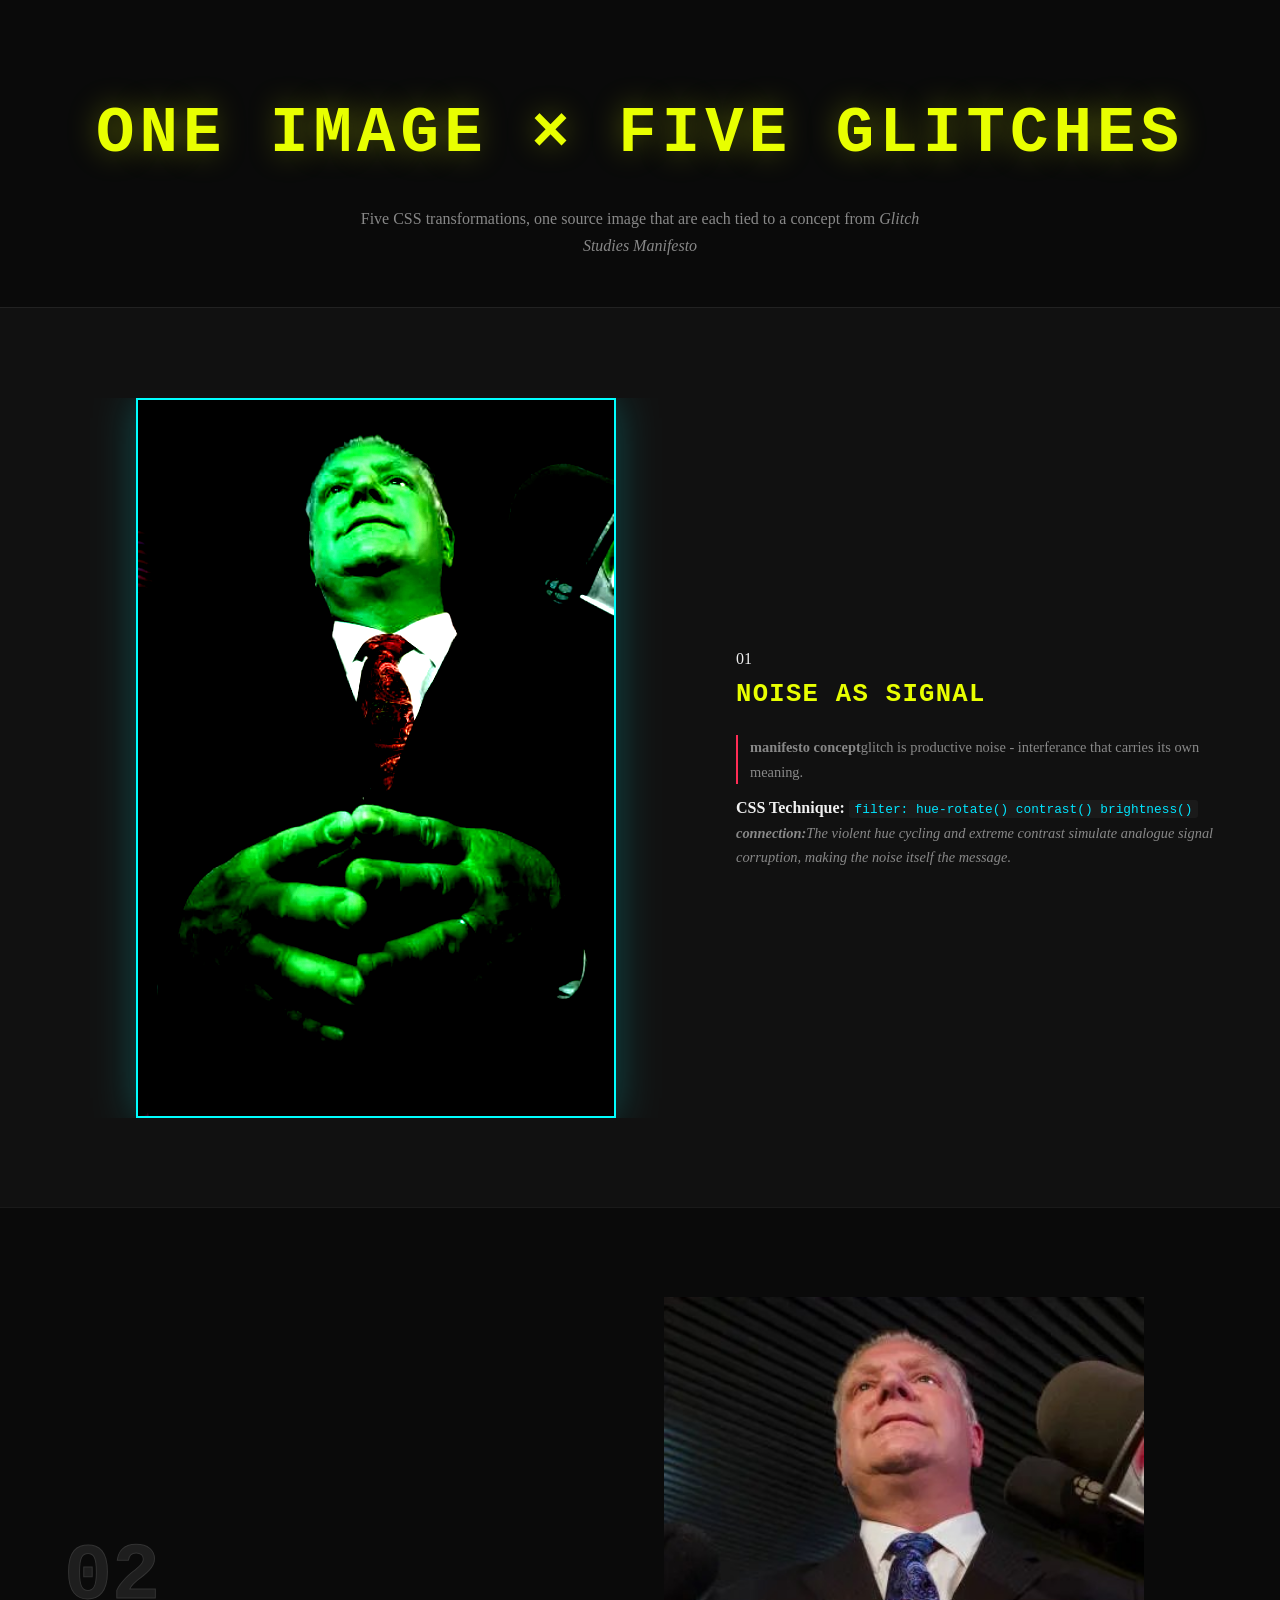
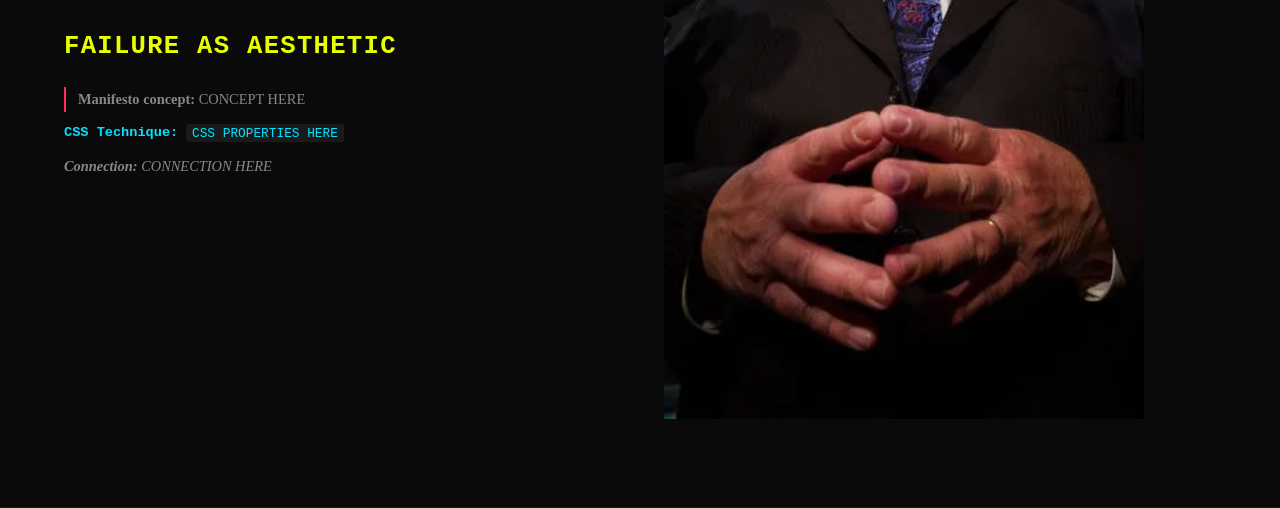
==== index.html @ 4ccdac21 "HTML transformation 2" ====
<!DOCTYPE html>
  <html lang="en">
    <head>
        <meta charset="UTF-8">
        <meta name="viewport" content="width=device-width, initial-scale=1.0">
        <title>A2 - One Image x5</title>
        <!-- NOTE! We've added this here for week 2! -->
      <link rel="stylesheet" href="style.css">
    </head>

      <body>

<header id="page-header">
        <h1>One Image &times; Five Glitches</h1>
<p class="subtitle">Five CSS transformations, one source image that are each tied to a concept from <em>Glitch Studies Manifesto</em></p>
      </header>

      <!-- 
      TRANSFORMATION 1: Noise as signal
      Glitch studies concept: glitch is a productive noise -
      interface that carries its own meaning.
      CSS technique: hue-rotate + contrast + brightness filters
      Connection: The wild color shifts simulate signal
      distortion, making the noise the visual subject itself.
      -->

      <section class="transformation" id="transformation-1">
      <div class="label-block">
        <span class="transformation-number">01</span>
      <h2 class="transform-title">Noise as Signal</h2>
      <p class="manifesto-concept"><strong>manifesto concept</strong>glitch is productive noise - interferance that carries its own meaning.</p>
      <p class="ccs-technique"><strong>CSS Technique:</strong> <code>filter: hue-rotate() contrast() brightness()</code></p>
      <p class="connection"><strong>connection:</strong>The violent hue cycling and extreme contrast simulate analogue signal corruption, making the noise itself the message.</p>
      </div>
      <div class="image-wrapper">
        <img class="glitch-img noise-signal" src="Images/image.jpg" alt="source image - noise as signal transformation">
      </div>
    </section>

    <!-- TRANSFORMATION 2: Failure as aesthetic -->
<section class="transformation" id="transformation-2">
  <div class="label-block">
    <span class="transform-number">02</span>
    <h2 class="transform-title">Failure as Aesthetic</h2>
    <p class="manifesto-concept"><strong>Manifesto concept:</strong> CONCEPT HERE</p>
    <p class="css-technique"><strong>CSS Technique:</strong> <code>CSS PROPERTIES HERE</code></p>
    <p class="connection"><strong>Connection:</strong> CONNECTION HERE</p>
  </div>
  <div class="image-wrapper">
    <img class="glitch-img failure-aesthetic" src="Images/image.jpg" alt="Source image — Failure as Aesthetic transformation" />
  </div>
</section>

  </body>

</html>
---- style.css ----
/*
Style.css - A2: One Image x5
Project structure: index.html, style.css, images/image.png
*/

/* specifications of CSS file */

:root {
  --bg: #0a0a0a;
  --surface: #111111;
  --accent: #e8ff00;
  --accent2: #ff2d55;
  --accent3: #00e5ff;
  --text-primary: #f0f0f0;
  --text-muted: #888888;
  --font-display: 'courier new', monospace;
  --font-body: Georgia, 'times new roman', serif;
  --img-max: 480px;
}

*, *::before, *::after {
  box-sizing: border-box;
  margin: 0;
  padding: 0;
}

html {
    scroll-behavior: smooth;
}

body {
  background-color: var(--bg);
  color: var(--text-primary);
  font-family: var(--font-body);
  font-size: 1rem;
  line-height: 1.7;
  overflow-x: hidden;
}

/* Added all of my base CSS styles such as color, font, size, etc. */

/*
ID: page-header - top hero area
*/
#page-header {
    padding: 5rem 2rem 3rem;
    text-align: center;
    border-bottom: 1px solid #222;
}

#page-header h1 {
    font-family: var(--font-display);
    font-size: clamp(2rem, 6vw, 4rem);
    letter-spacing: 0.08em;
    text-transform: uppercase;
    color: var(--accent);
    text-shadow: 0 0 30px rgba(232, 255, 0, 0.35);
}

#page-header .subtitle {
    font-size: 1rem;
    color: var(--text-muted);
    margin-top: 1rem;
    max-width: 560px;
    margin-left: auto;
    margin-right: auto;
}

/*
Class: transformation - each section wrapper
*/
.transformation {
    display: flex;
    flex-wrap: wrap;
    align-items: center;
    gap: 3rem;
    padding: 5rem 4rem;
    border-bottom: 1px solid #1a1a1a;
    min-height: 100vh;
}

.transformation:nth-child(odd) {
    flex-direction: row;
}

.transformation:nth-child(even) {
    flex-direction: row-reverse;
    background-color: var(--surface);
}

/*
Class: label-block - text description side
*/
.label-block {
    flex: 1 1 300px;
    max-width: 480px;
}

.transform-number {
    font-family: var(--font-display);
    font-size: 5rem;
    font-weight: bold;
    color: #1e1e1e;
    display: block;
    line-height: 1;
    margin-bottom: 0.5rem;
    -webkit-text-stroke: 1px #333;
}

/*
class: transform-title - heading for each transformation
*/
.transform-title {
    font-family: var(--font-display);
    font-size: 1.6rem;
    text-transform: uppercase;
    letter-spacing: 0.05em;
    color: var(--accent);
    margin-bottom: 1.2rem;
}

/* class: manifesto-concept - links to glitch studies reading */
.manifesto-concept {
    font-size: 0.9rem;
    color: var(--text-muted);
    margin-bottom: 0.6rem;
    border-left: 2px solid var(--accent2);
    padding-left: 0.75rem;
}

/* class: css-technique - names of css properties used */
.css-technique {
    font-size: 0.85rem;
    color: var(--accent3);
    margin-bottom: 0.6rem;
    font-family: var(--font-display);
}

/* class: connection - explains how css ties into the concept */
.connection {
    font-size: 0.9rem;
    color: var(--text-muted);
    font-style: italic;
}

code {
    background: #1a1a1a;
    padding: 0.1rem 0.35rem;
    border-radius: 3px;
    font-family: var(--font-display);
    font-size: 0.8rem;
    color: var(--accent3);
}

/*
Class: image-wrapper - contains transformed image
*/
.image-wrapper {
    flex: 1 1 300px;
    display: flex;
    justify-content: center;
    align-items: center;
    overflow: hidden;
}

/*
class: glitch-img - base style for all transformed images
*/
.glitch-img {
    display: block;
    width: 100%;
    max-width: var(--img-max);
    height: auto;
    transition: transform 0.4s ease, filter 0.4s ease;
}

/* Transformation 1: noise as signal 
CSS properties: hue rotate, contrast, brightness
concept: interferance as a productive signal
*/

.noise-signal {
    filter: hue-rotate(120deg) contrast(2.2) brightness(1.4);
    border: 2px solid var(--accent);
    box-shadow: 0 0 40px rgba(232, 255, 0, 0.25)
}
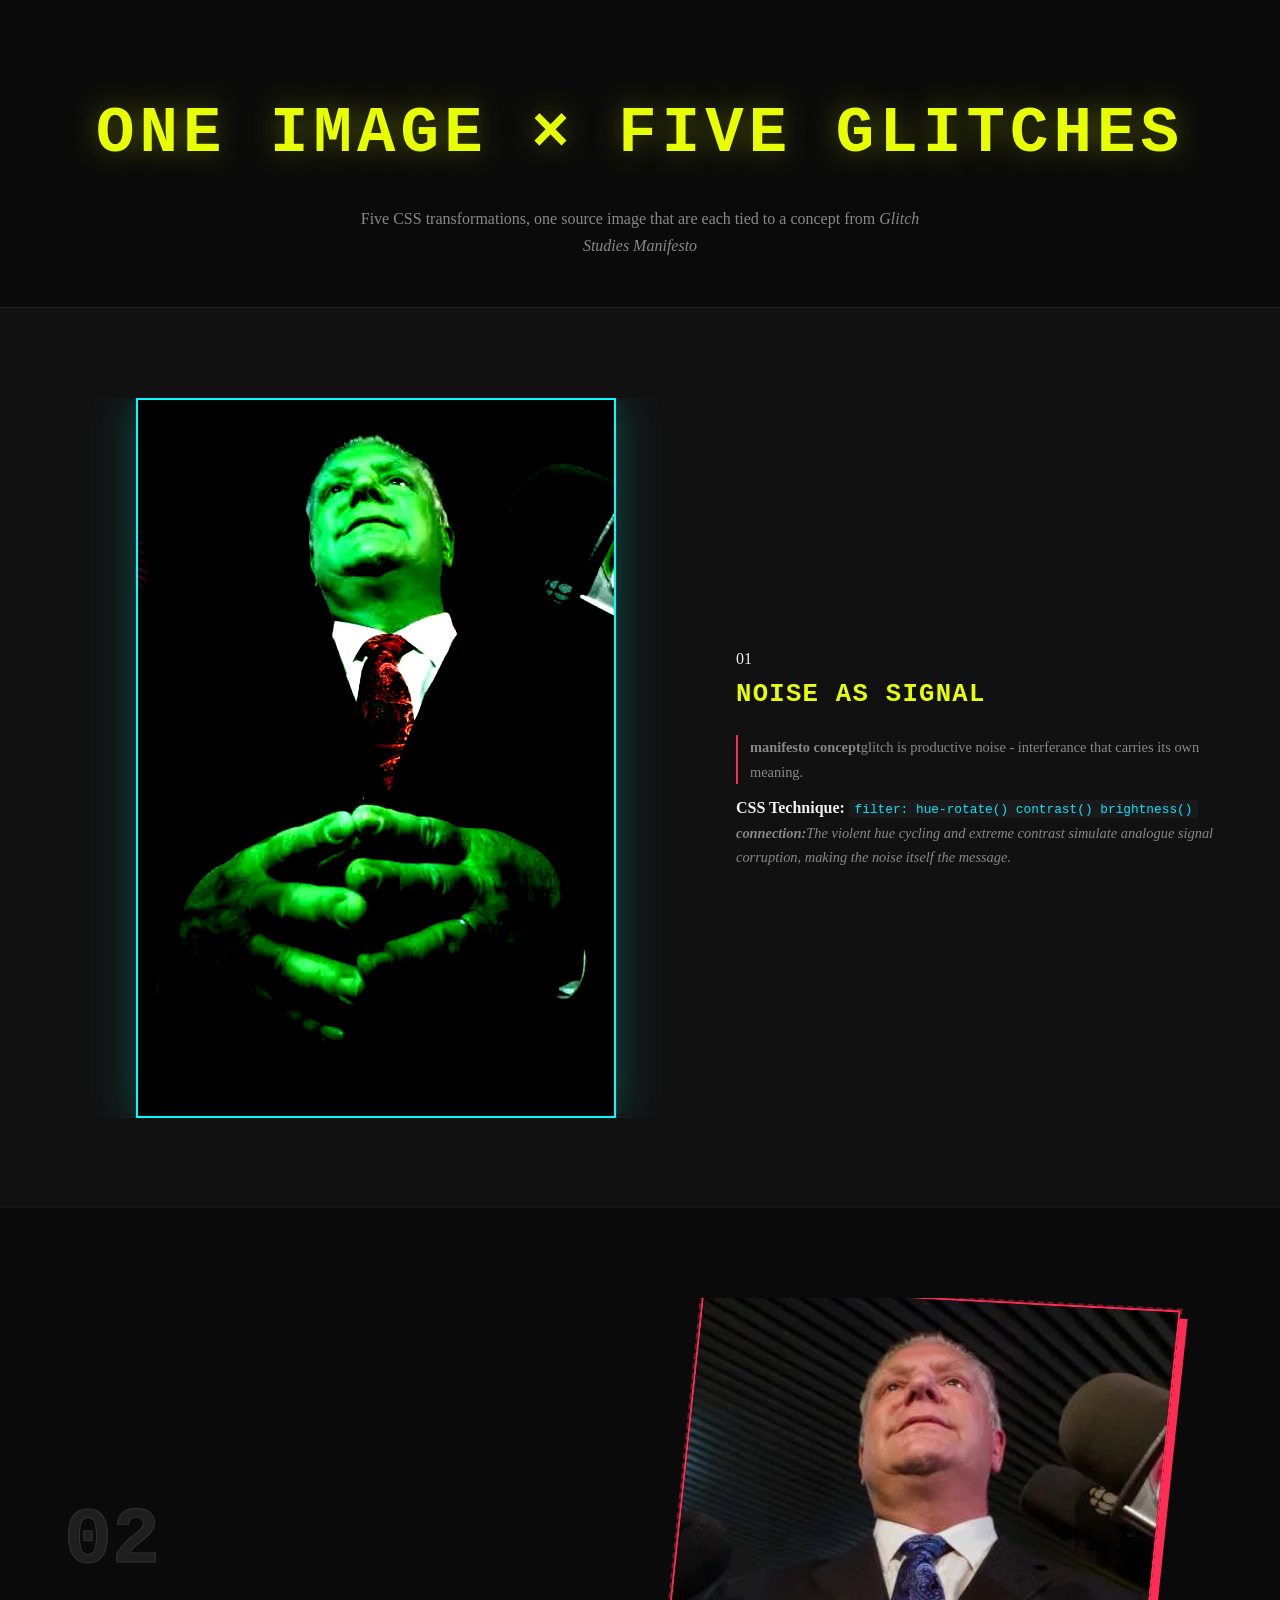
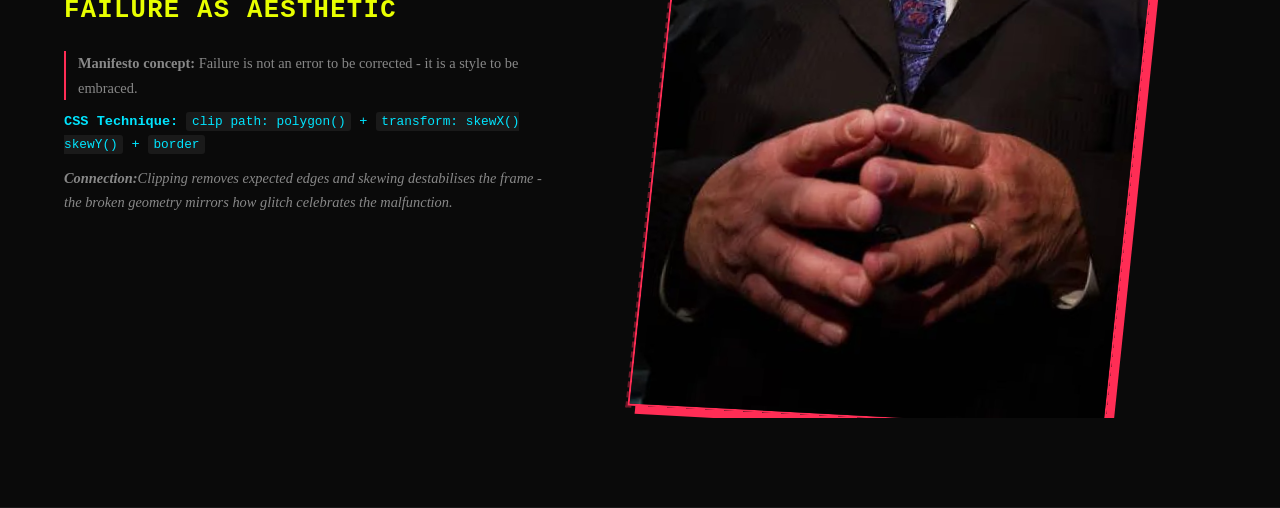
==== commit 795467ec: "Added tranformation 2 to style.CSS" ====
--- a/index.html
+++ b/index.html
@@ -42,9 +42,9 @@
   <div class="label-block">
     <span class="transform-number">02</span>
     <h2 class="transform-title">Failure as Aesthetic</h2>
-    <p class="manifesto-concept"><strong>Manifesto concept:</strong> CONCEPT HERE</p>
-    <p class="css-technique"><strong>CSS Technique:</strong> <code>CSS PROPERTIES HERE</code></p>
-    <p class="connection"><strong>Connection:</strong> CONNECTION HERE</p>
+    <p class="manifesto-concept"><strong>Manifesto concept:</strong> Failure is not an error to be corrected - it is a style to be embraced.</p>
+    <p class="css-technique"><strong>CSS Technique:</strong> <code>clip path: polygon()</code> + <code> transform: skewX() skewY()</code> + <code>border</code></p>
+    <p class="connection"><strong>Connection:</strong>Clipping removes expected edges and skewing destabilises the frame - the broken geometry mirrors how glitch celebrates the malfunction.</p>
   </div>
   <div class="image-wrapper">
     <img class="glitch-img failure-aesthetic" src="Images/image.jpg" alt="Source image — Failure as Aesthetic transformation" />
--- a/style.css
+++ b/style.css
@@ -185,3 +185,15 @@
     box-shadow: 0 0 40px rgba(232, 255, 0, 0.25)
 }
 
+  /* Transformation 2: Failure as asthetic
+  CSS properties: clip-path, skewX, skew Y, border
+  Concept:Embracing the malfunction as a style
+*/
+.failure-aesthetic {
+    clip-path: polygon(0 8%, 92%% 0, 100% 88%, 6% 100%);
+    transform: skewX(-6deg) skewY(3deg);
+    border: 2px solid var(--accent2);
+    outline: 2px dashed #ff2d5566;
+    box-shadow: 8px 8px 0 var(--accent2);
+    outline offset 10 px;
+}
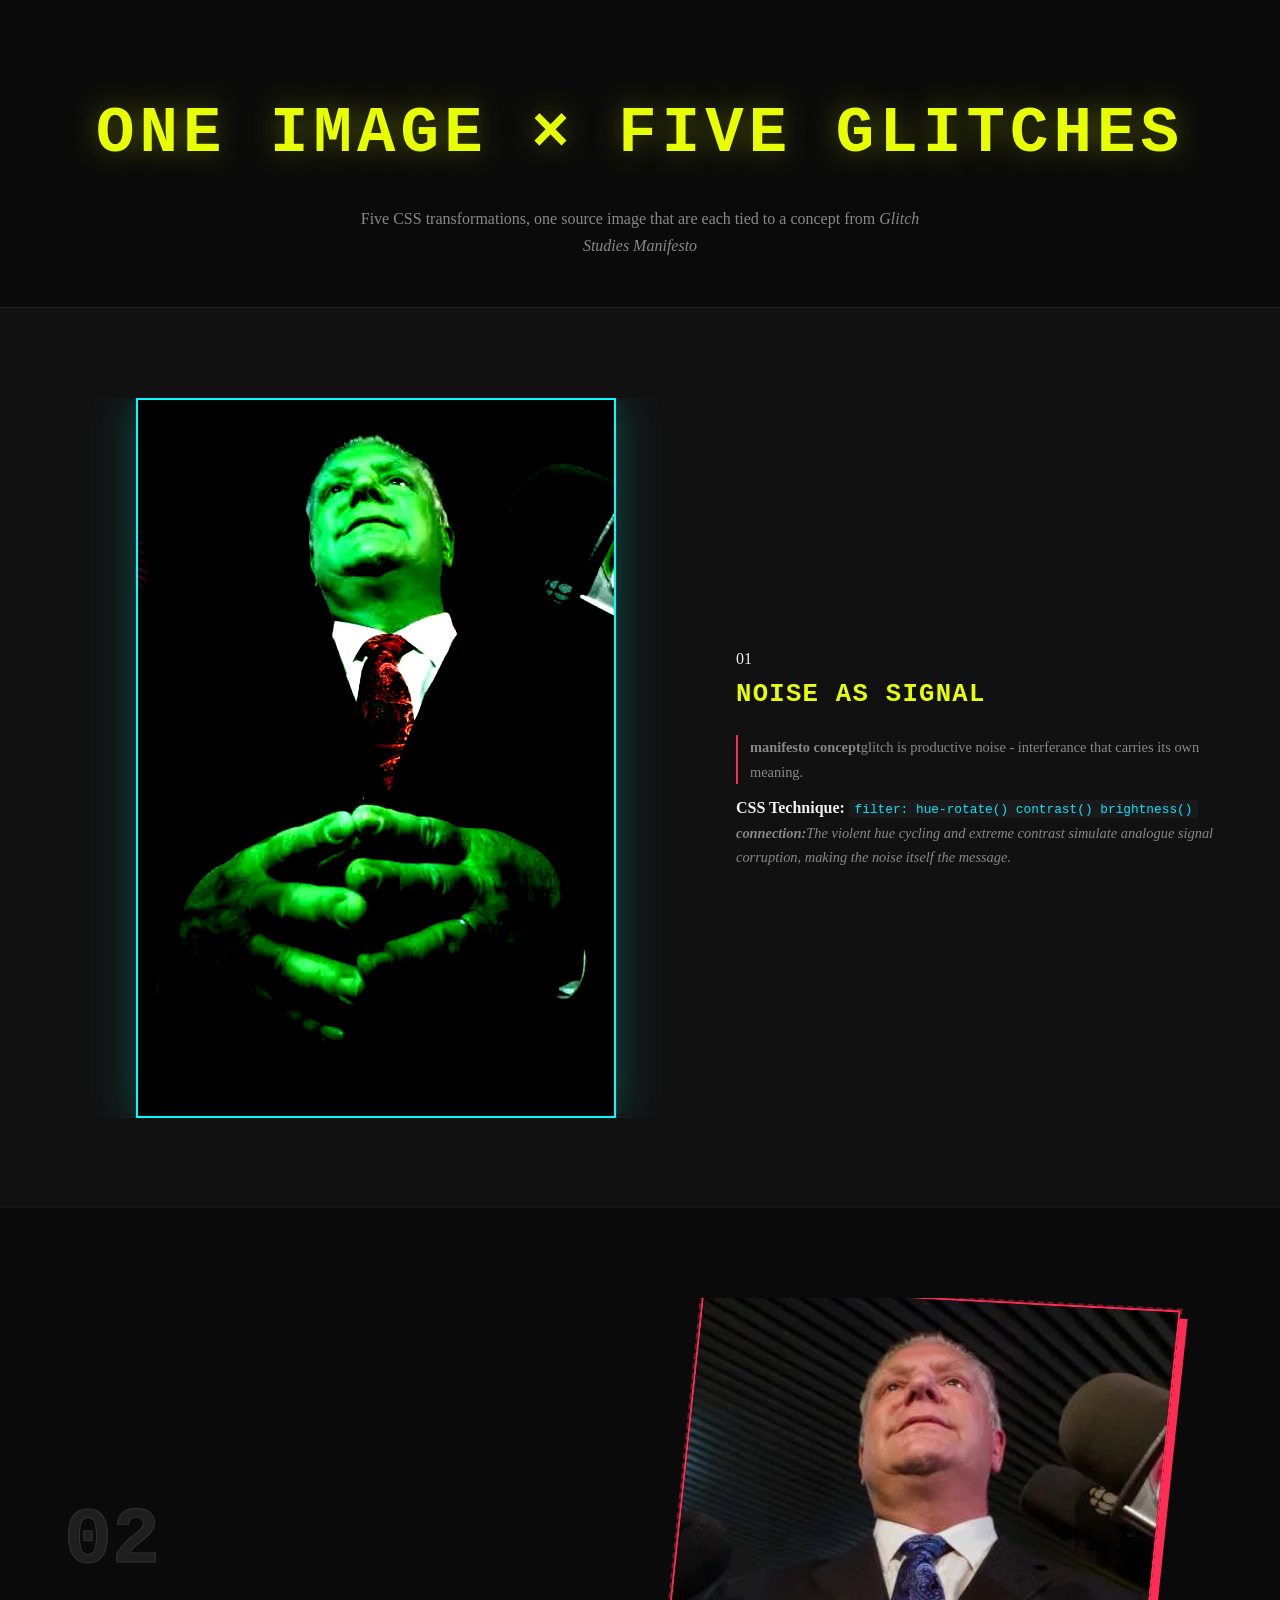
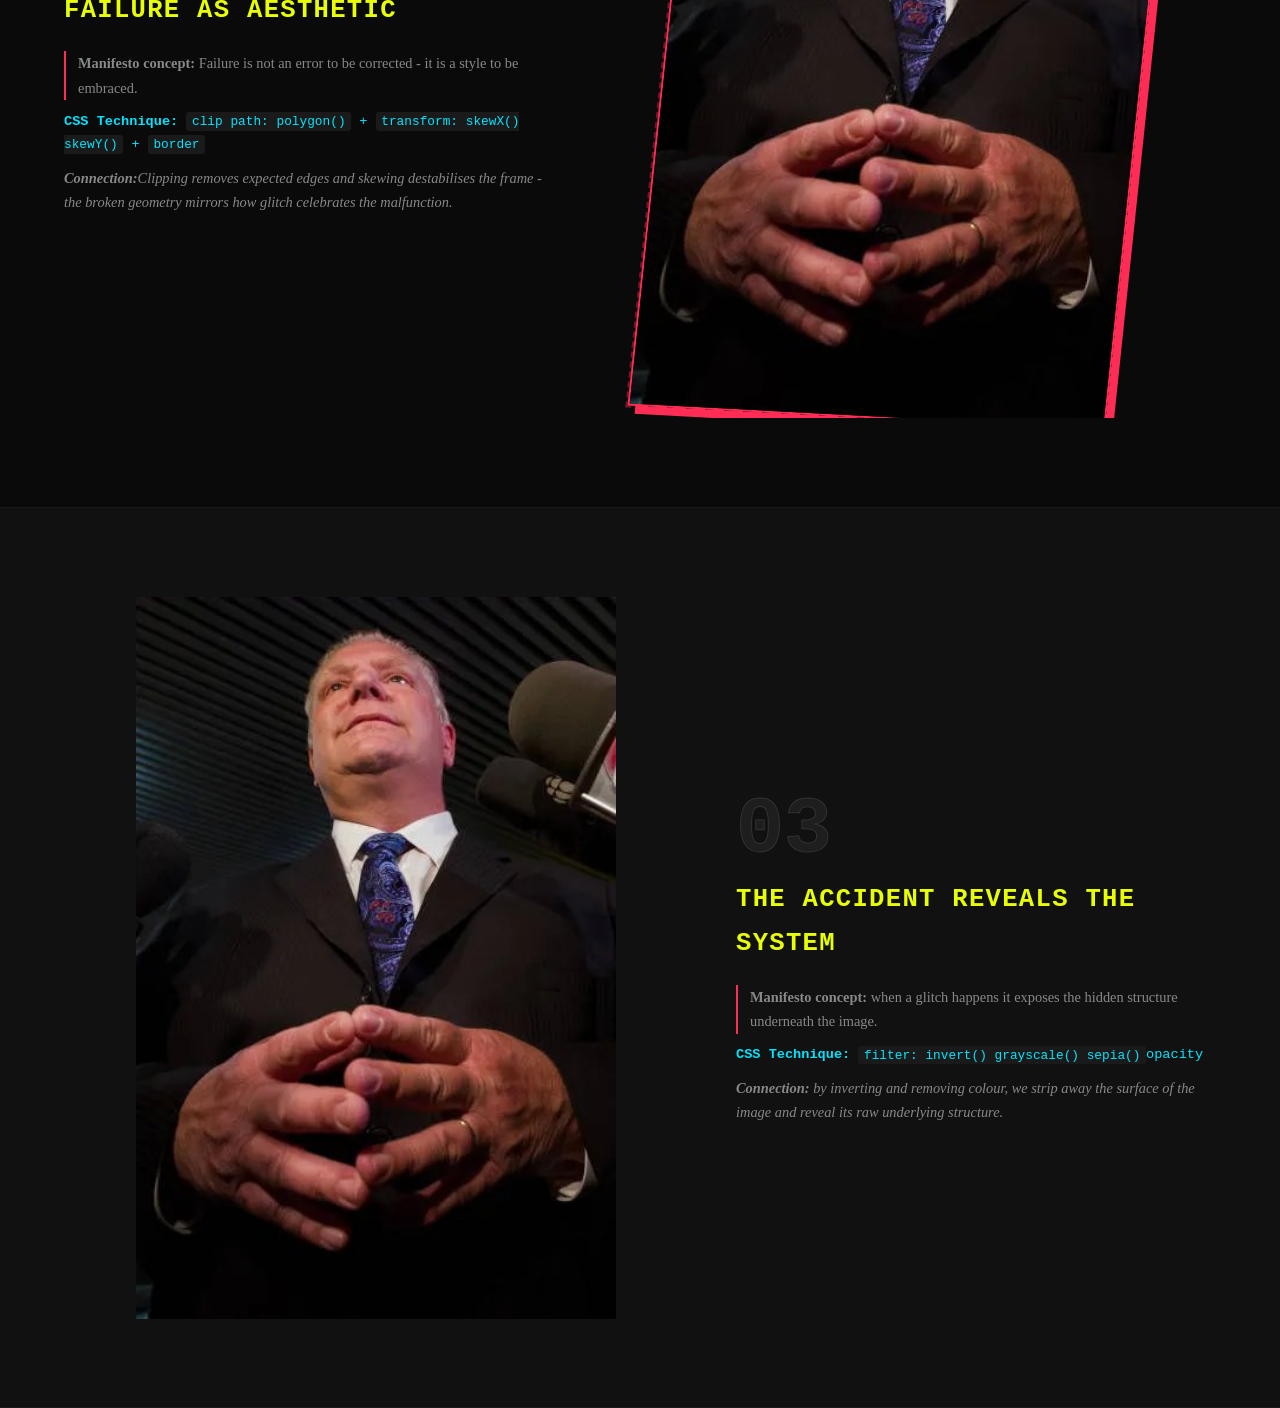
==== commit 3e9cb992: "added transformation 3 to index.HTML" ====
--- a/index.html
+++ b/index.html
@@ -51,6 +51,27 @@
   </div>
 </section>
 
+<!-- 
+TRANSFORMATION 3: The accident reveals the system
+Glitch Studies Concept: when a glitch happens 
+it exposes the hidden structure underneath the image. 
+CSS Technique: invert, grayscale, and sepia filters.
+Connection: by inverting and removing colour, we strip away the surface of the image and reveal its raw underlying structure.
+ -->
+<section class="transformation" id="transformation-3">
+  <div class="label-block">
+    <span class="transform-number">03</span>
+    <h2 class="transform-title">The accident reveals the system</h2>
+    <p class="manifesto-concept"><strong>Manifesto concept:</strong> when a glitch happens 
+it exposes the hidden structure underneath the image. </p>
+    <p class="css-technique"><strong>CSS Technique:</strong> <code>filter: invert() grayscale() sepia()</code>opacity</code></p>
+    <p class="connection"><strong>Connection:</strong> by inverting and removing colour, we strip away the surface of the image and reveal its raw underlying structure.</p>
+  </div>
+  <div class="image-wrapper">
+    <img class="glitch-img reveals-system" src="Images/image.jpg" alt="Source image — accident reveals the system transformation" />
+  </div>
+</section>
+
   </body>
 
 </html>
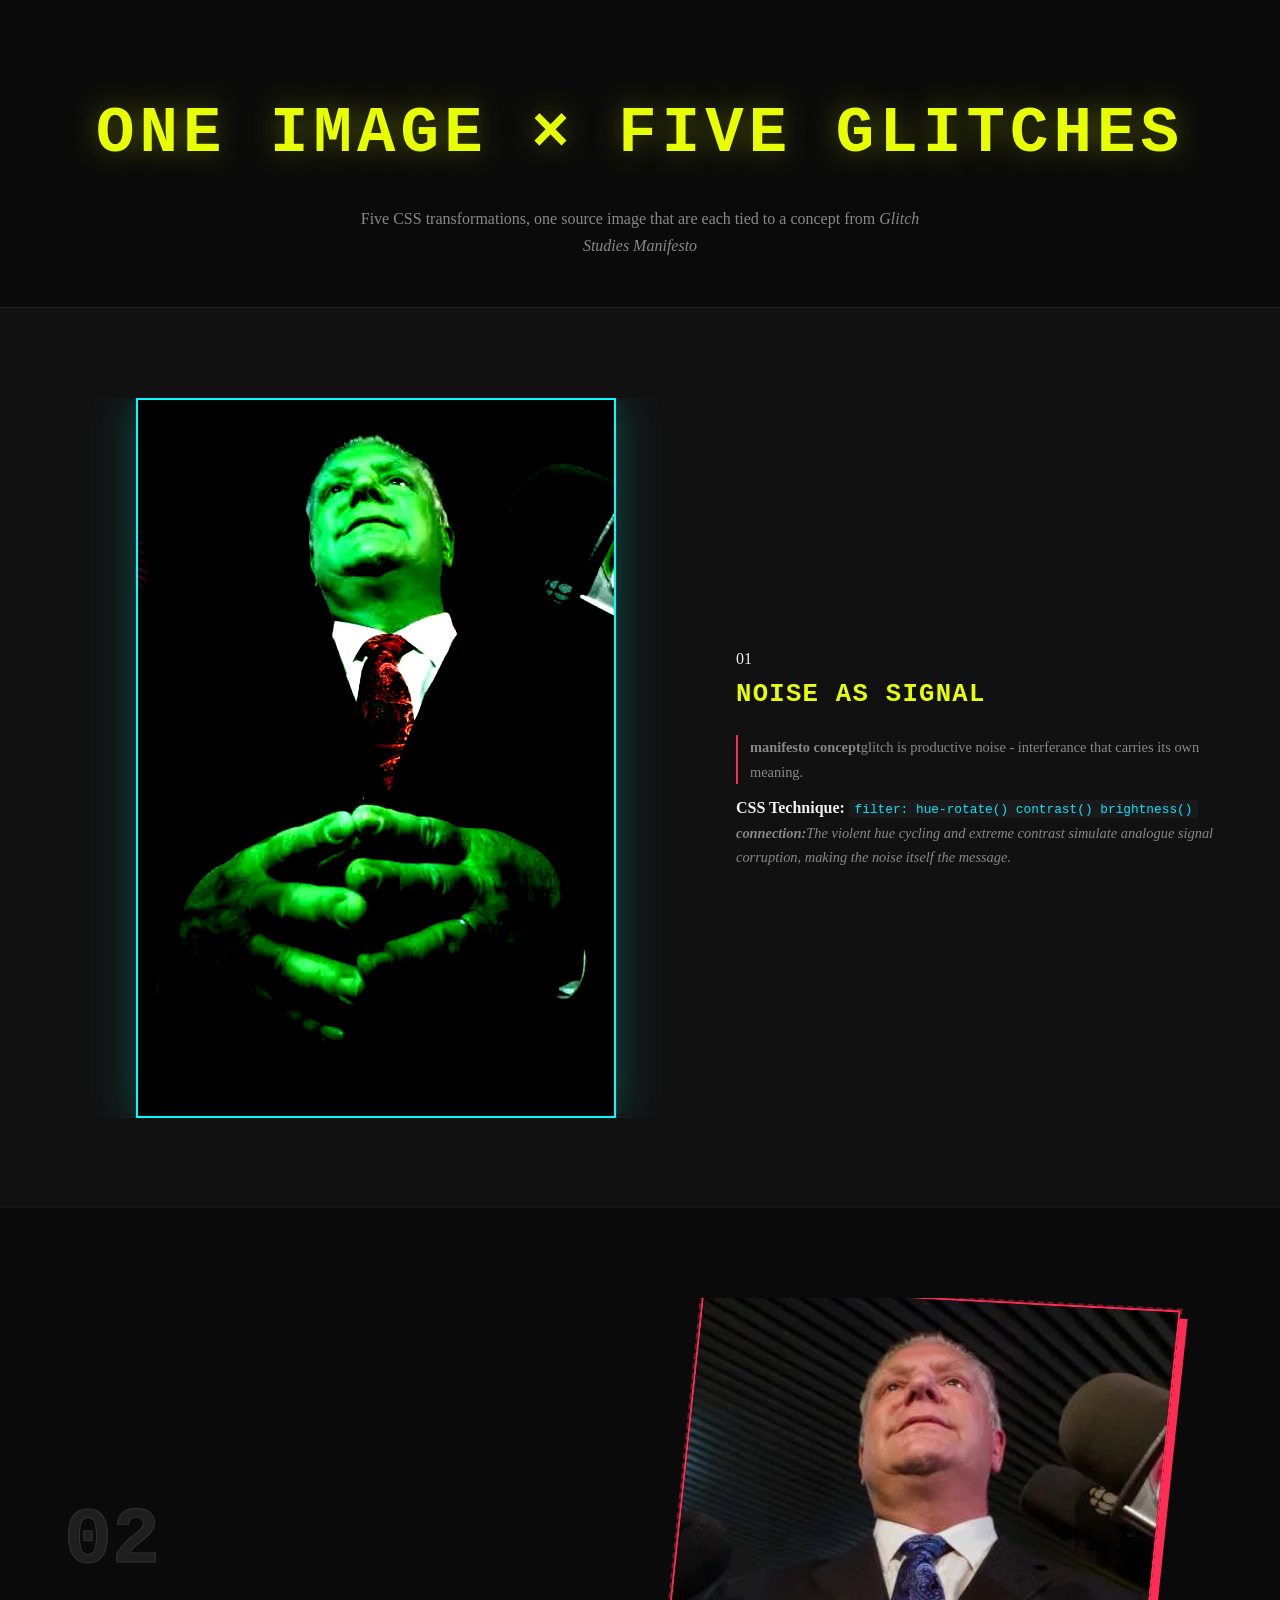
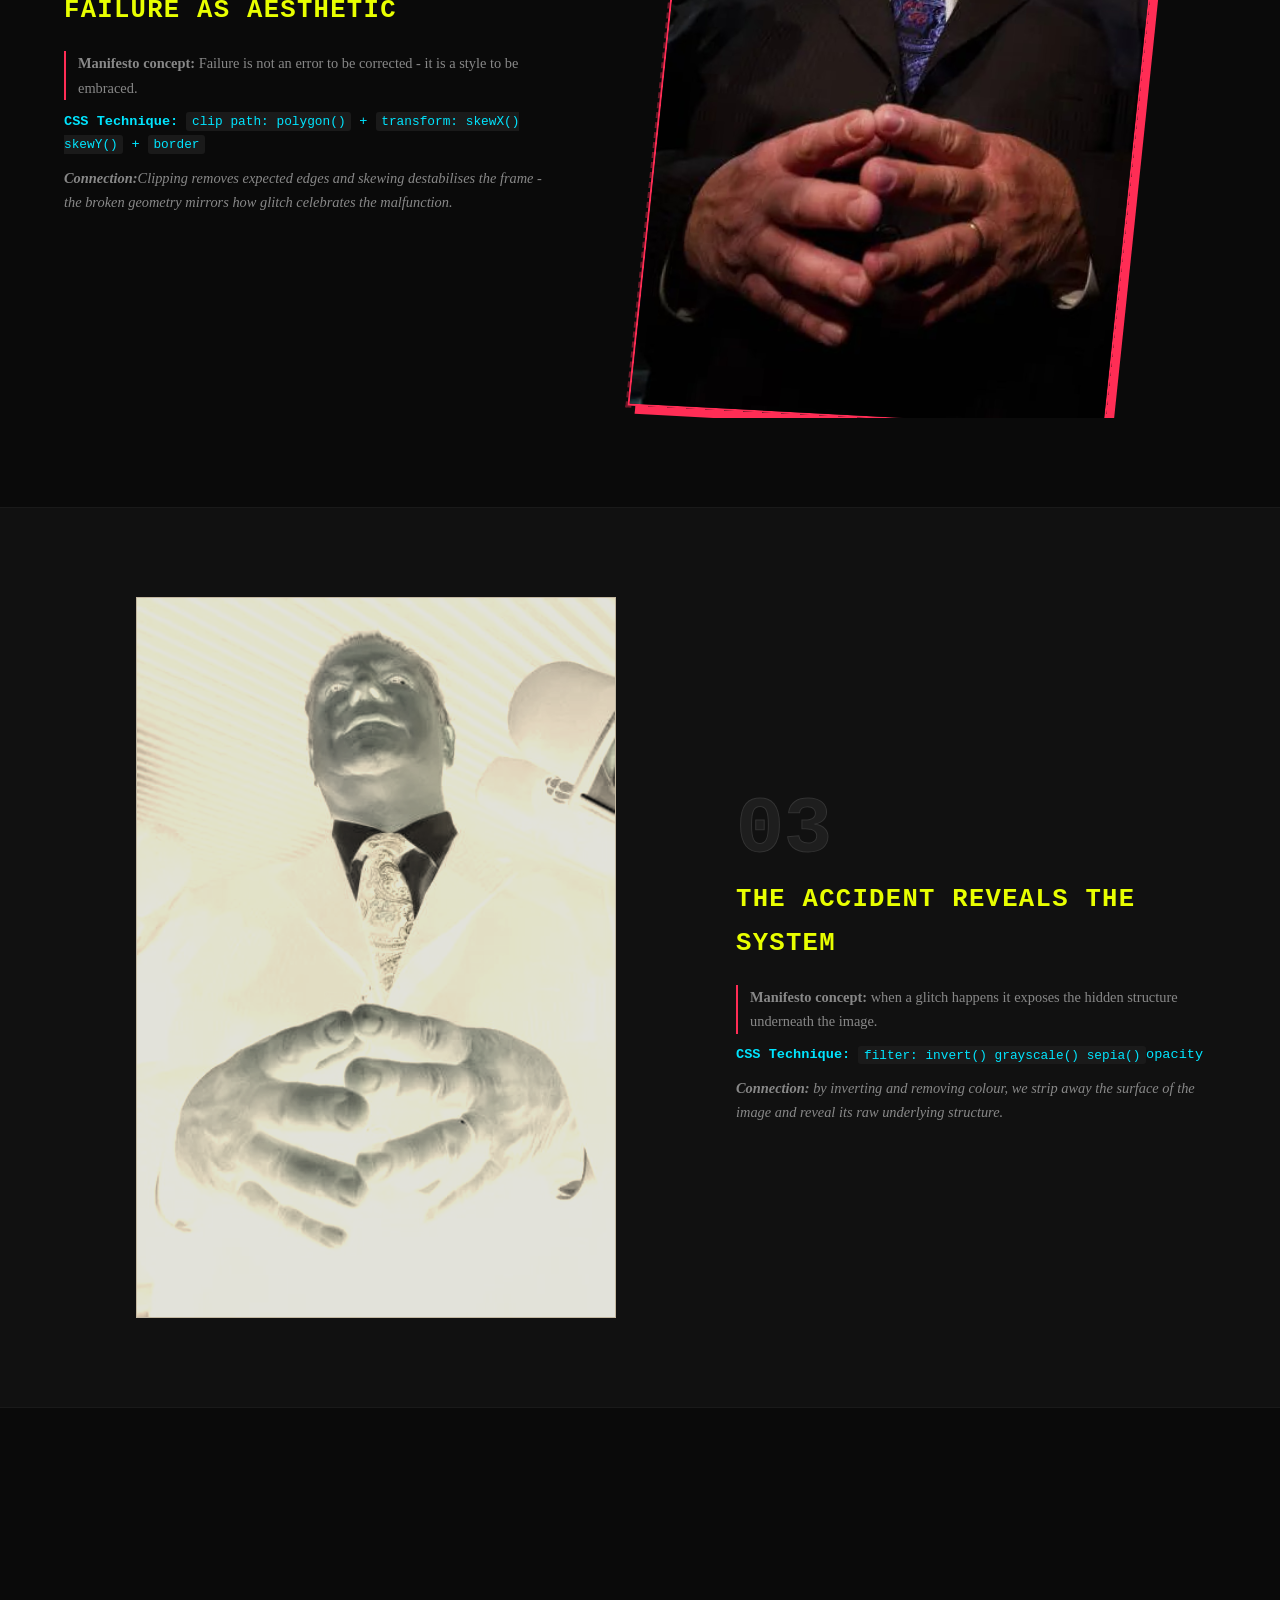
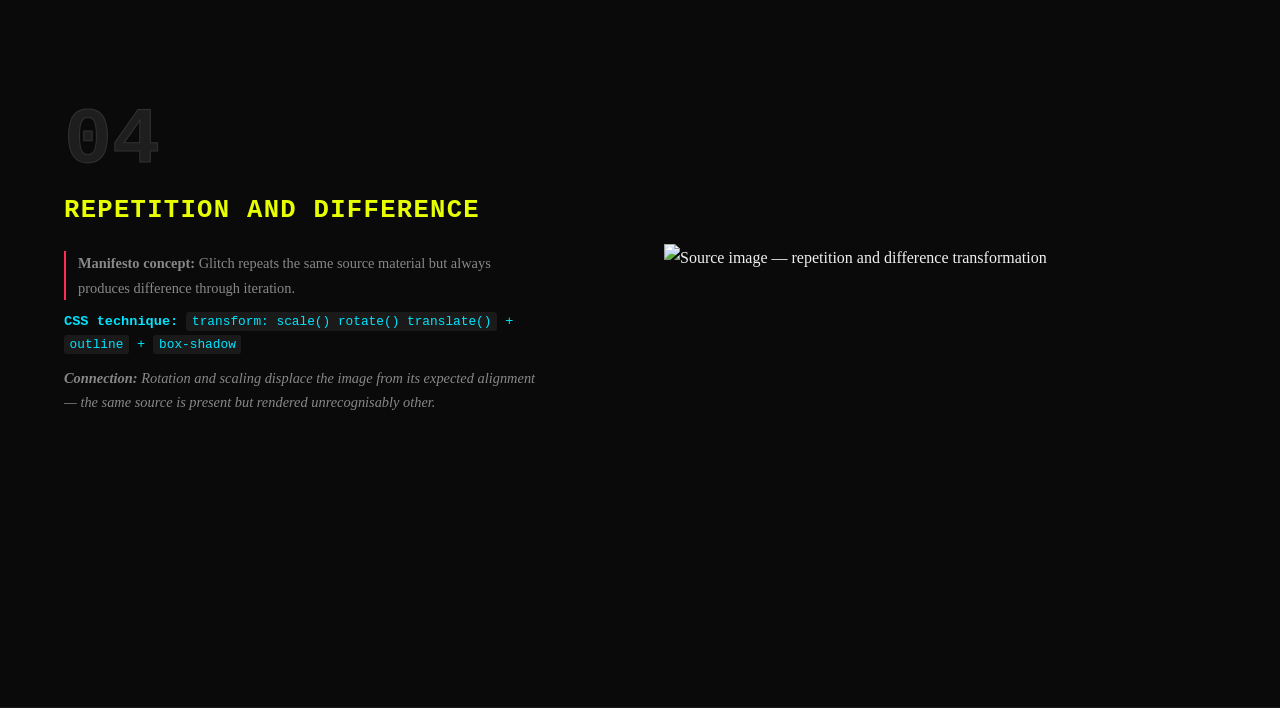
==== commit b9812b0f: "added transformation 4 to index.html" ====
--- a/index.html
+++ b/index.html
@@ -72,6 +72,19 @@
   </div>
 </section>
 
+<section class="transformation" id="transformation-4">
+      <div class="label-block">
+        <span class="transform-number">04</span>
+        <h2 class="transform-title">Repetition and Difference</h2>
+        <p class="manifesto-concept"><strong>Manifesto concept:</strong> Glitch repeats the same source material but always produces difference through iteration.</p>
+        <p class="css-technique"><strong>CSS technique:</strong> <code>transform: scale() rotate() translate()</code> + <code>outline</code> + <code>box-shadow</code></p>
+        <p class="connection"><strong>Connection:</strong> Rotation and scaling displace the image from its expected alignment — the same source is present but rendered unrecognisably other.</p>
+      </div>
+      <div class="image-wrapper">
+        <img class="glitch-img repetition-difference" src="images/image.png" alt="Source image — repetition and difference transformation" />
+      </div>
+    </section>
+    
   </body>
 
 </html>
--- a/style.css
+++ b/style.css
@@ -197,3 +197,13 @@
     box-shadow: 8px 8px 0 var(--accent2);
     outline offset 10 px;
 }
+
+/* Transformation 3: The accident reveals the system
+CSS properties: invert, grayscale, sepia, opacity
+Concept: Exposing the hidden structure underneath the image
+*/
+.reveals-system {
+    filter: invert(1) grayscale(0.7) sepia(0.5);
+    opacity: 0.88;
+    border: 1px solid #444;
+}
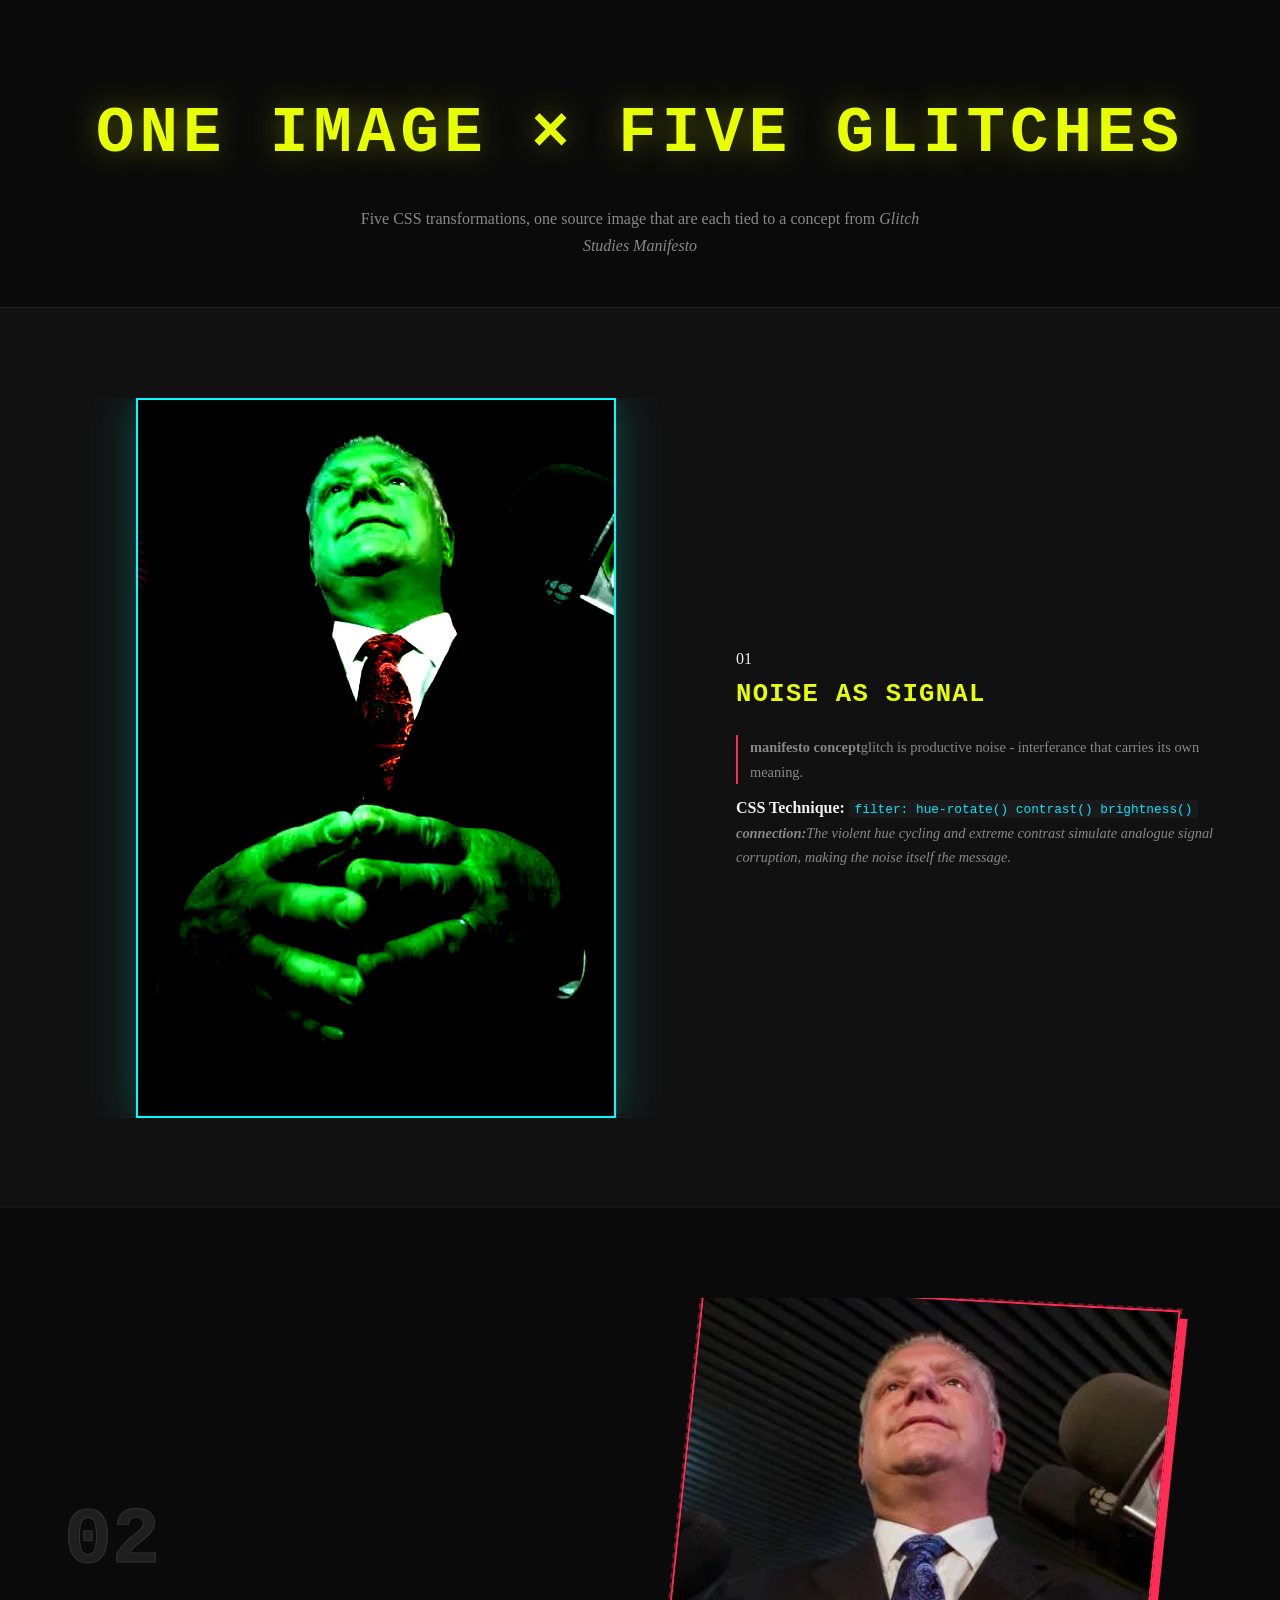
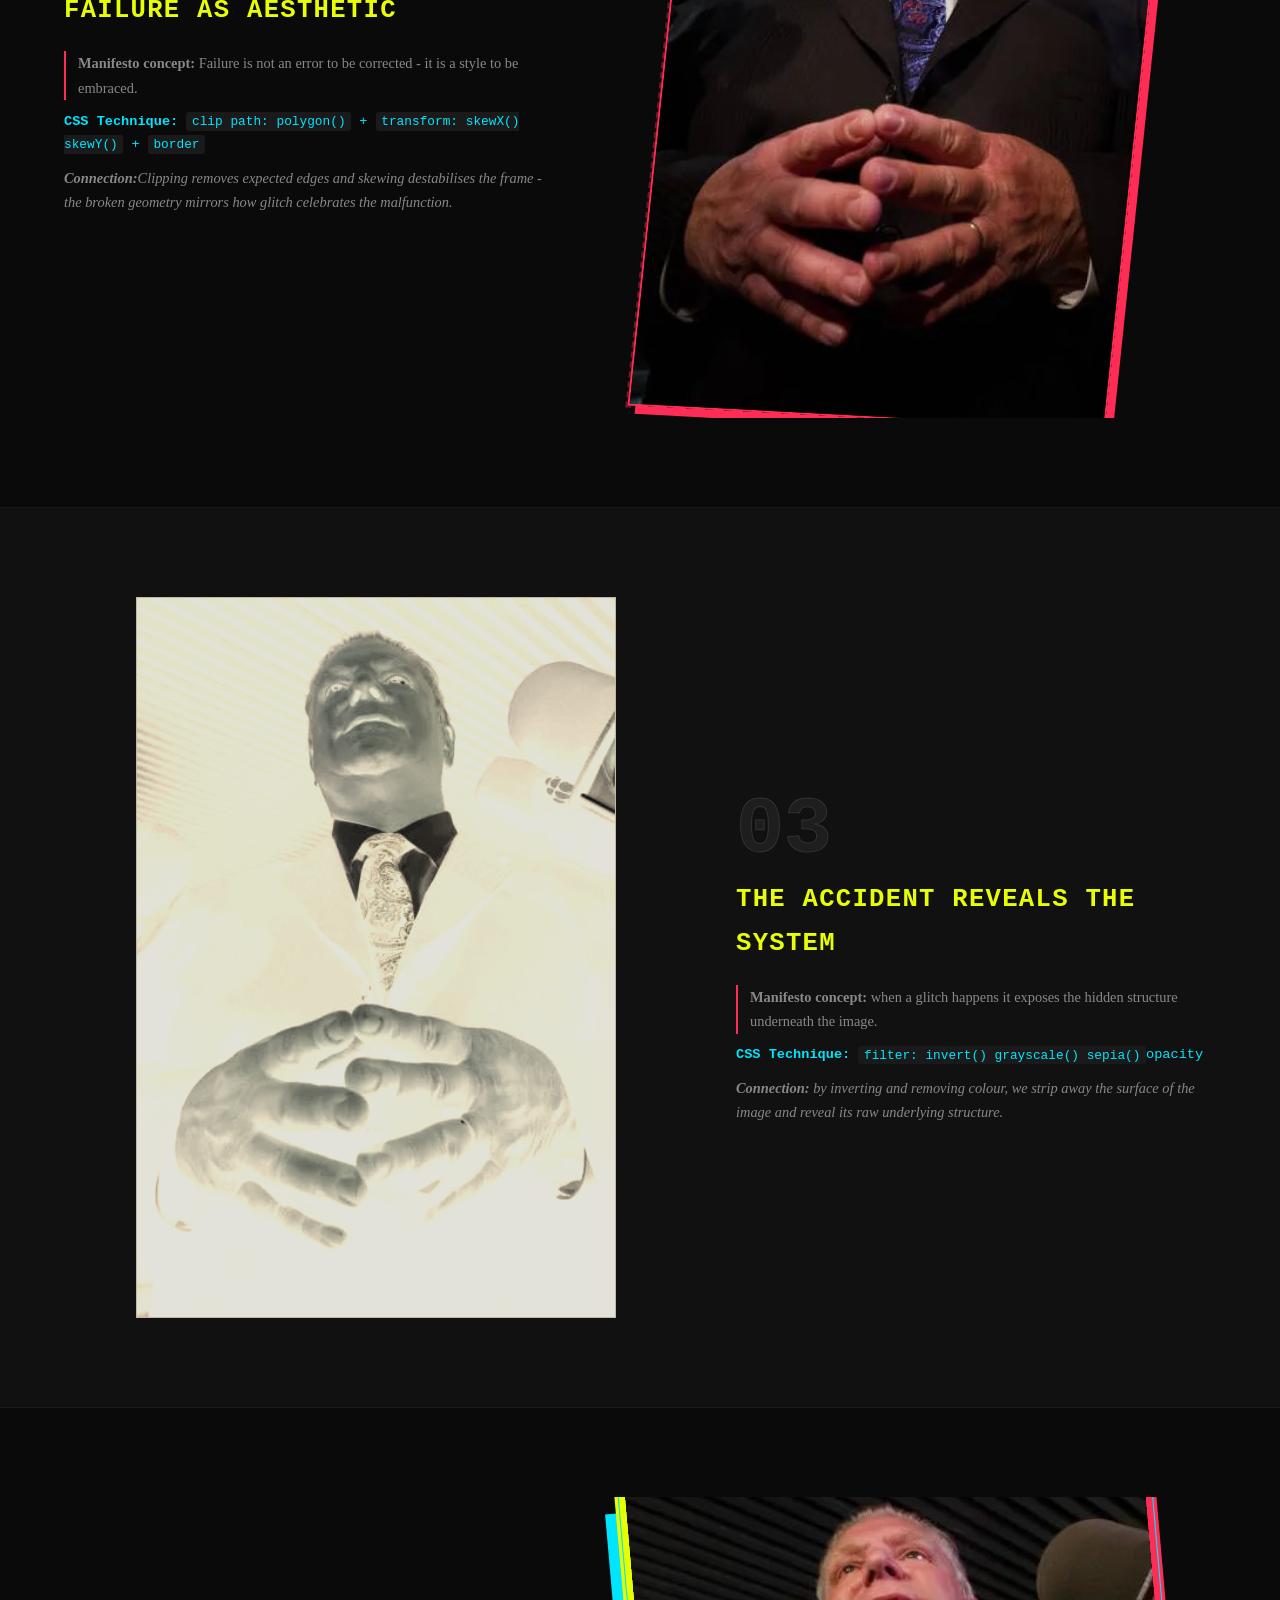
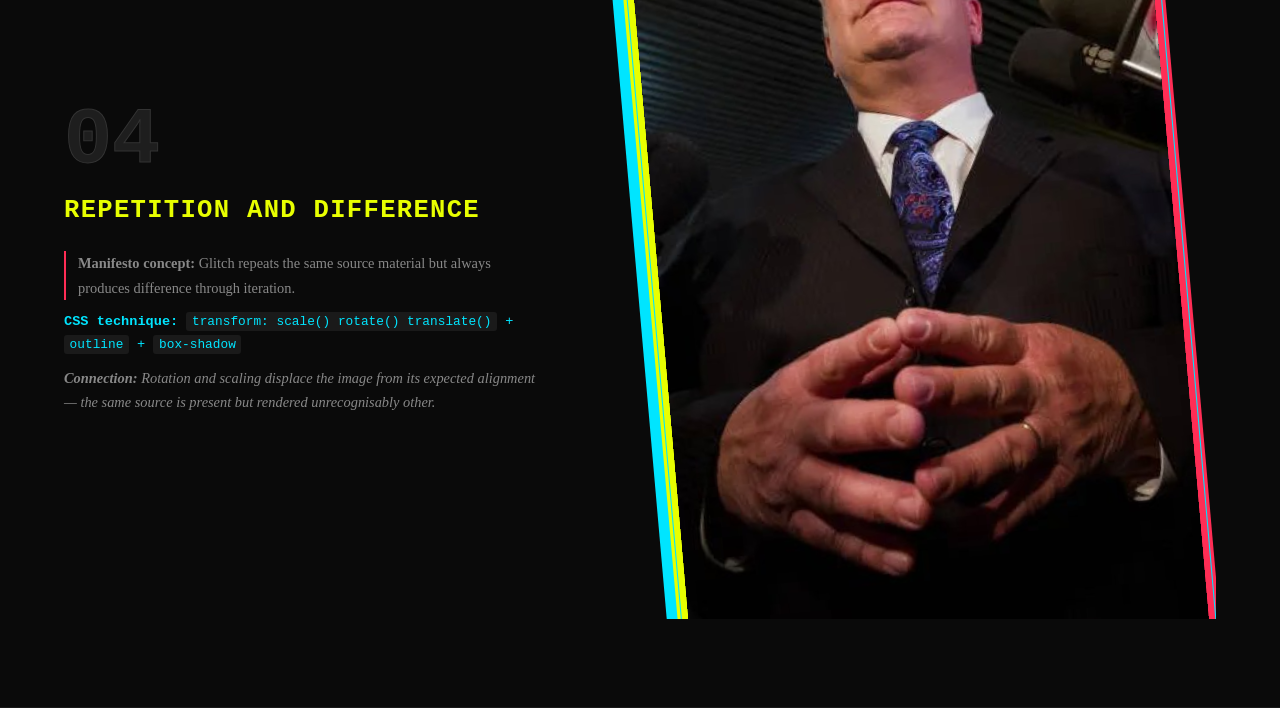
==== commit 87f9cdd3: "added transformation 4 to style.css" ====
--- a/index.html
+++ b/index.html
@@ -81,10 +81,10 @@
         <p class="connection"><strong>Connection:</strong> Rotation and scaling displace the image from its expected alignment — the same source is present but rendered unrecognisably other.</p>
       </div>
       <div class="image-wrapper">
-        <img class="glitch-img repetition-difference" src="images/image.png" alt="Source image — repetition and difference transformation" />
+        <img class="glitch-img repetition-difference" src="Images/image.jpg" alt="Source image — repetition and difference transformation" />
       </div>
     </section>
-    
+
   </body>
 
 </html>
--- a/style.css
+++ b/style.css
@@ -206,4 +206,13 @@
     filter: invert(1) grayscale(0.7) sepia(0.5);
     opacity: 0.88;
     border: 1px solid #444;
-}+}
+
+.repetition-difference {
+  transform: scale(1.08) rotate(-5deg) translateX(12px);
+  box-shadow:
+    -10px -10px 0 var(--accent),
+    10px 10px 0 var(--accent2),
+    -20px 20px 0 var(--accent3);
+  outline: 1px solid var(--accent3);
+  outline-offset: 6px;
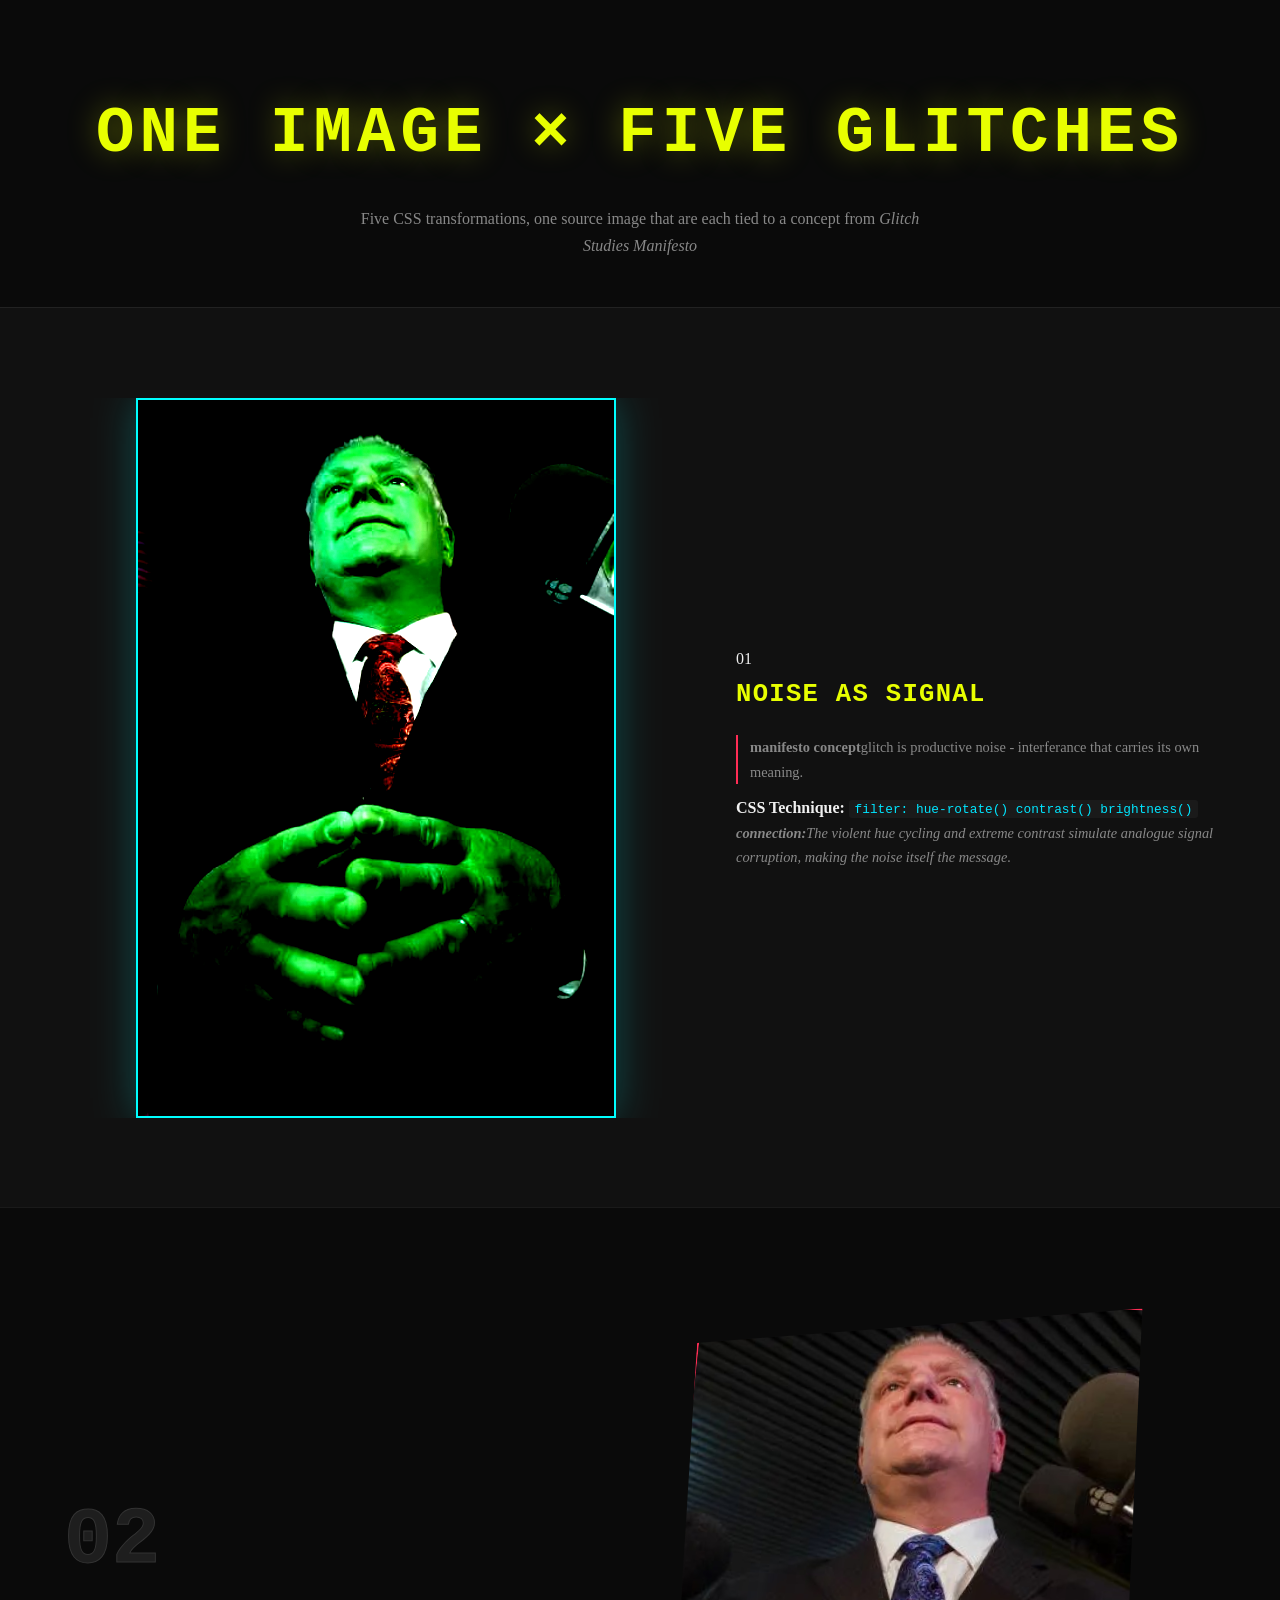
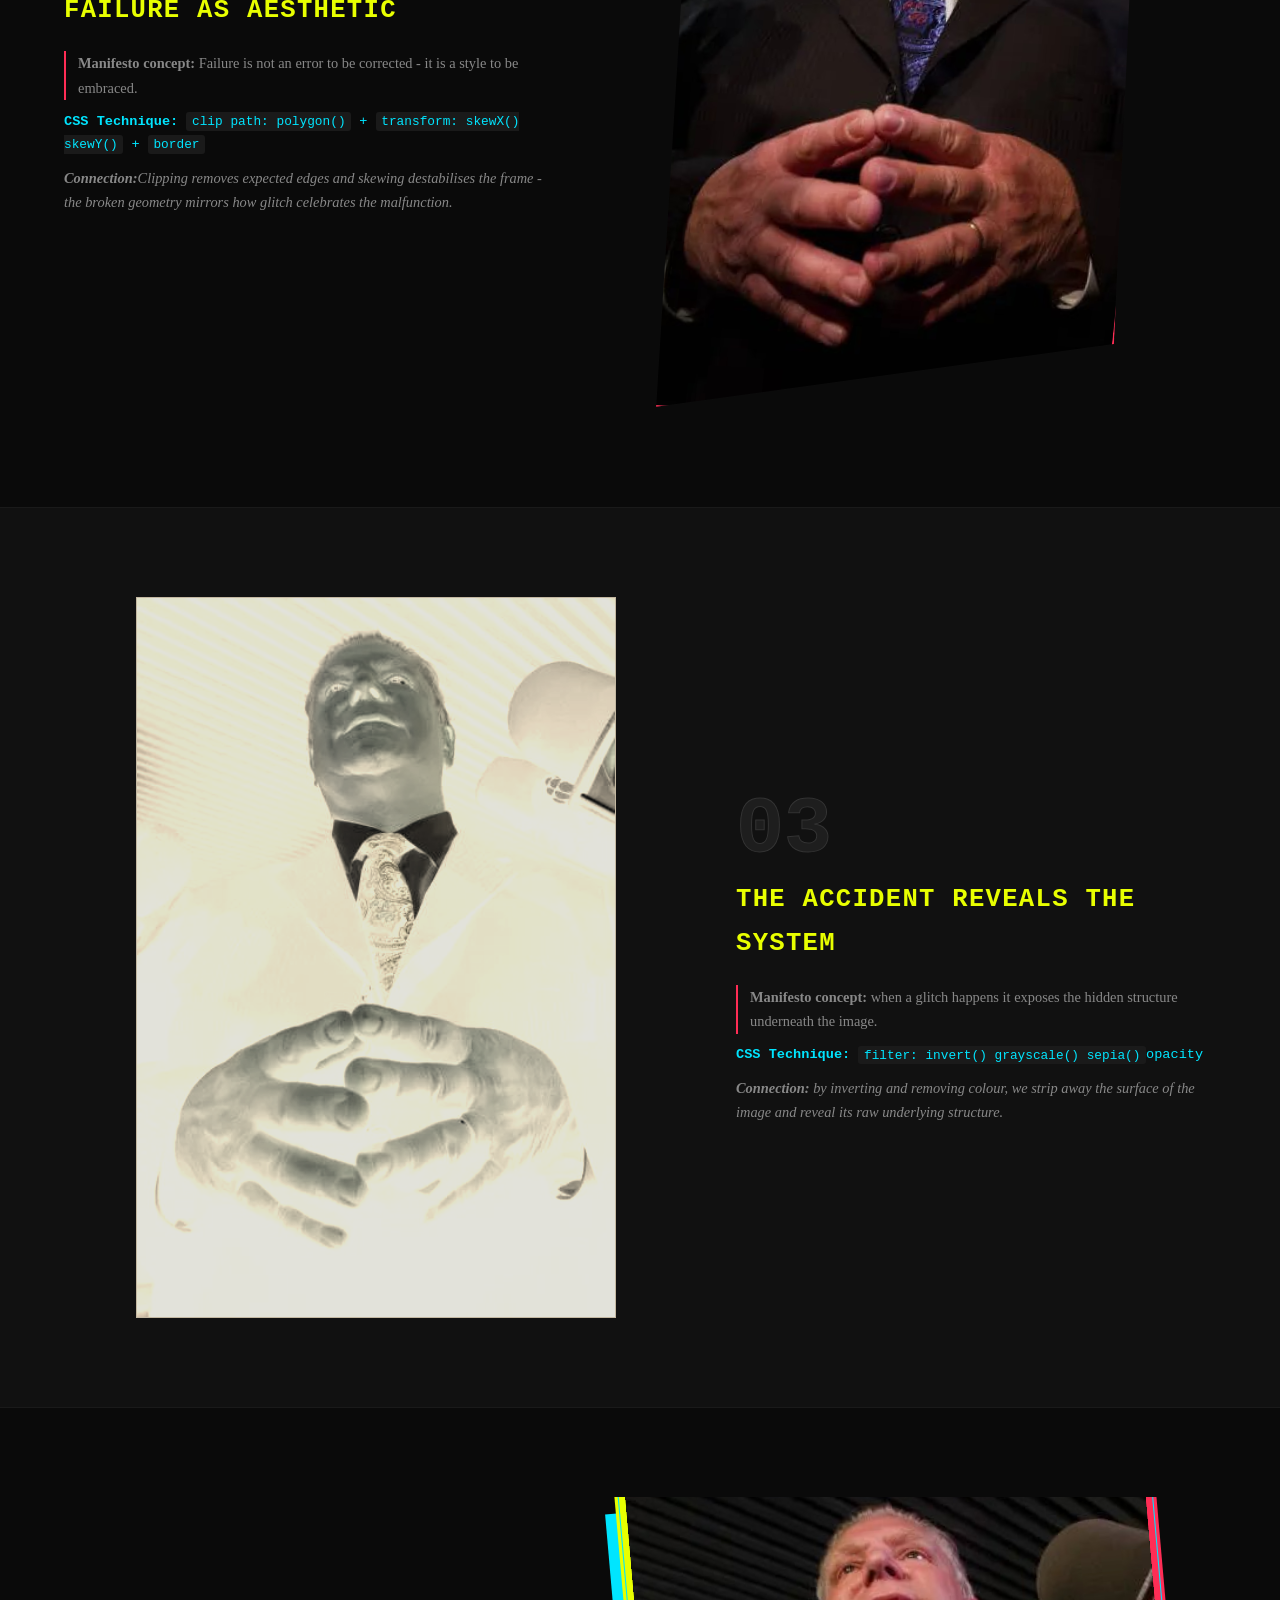
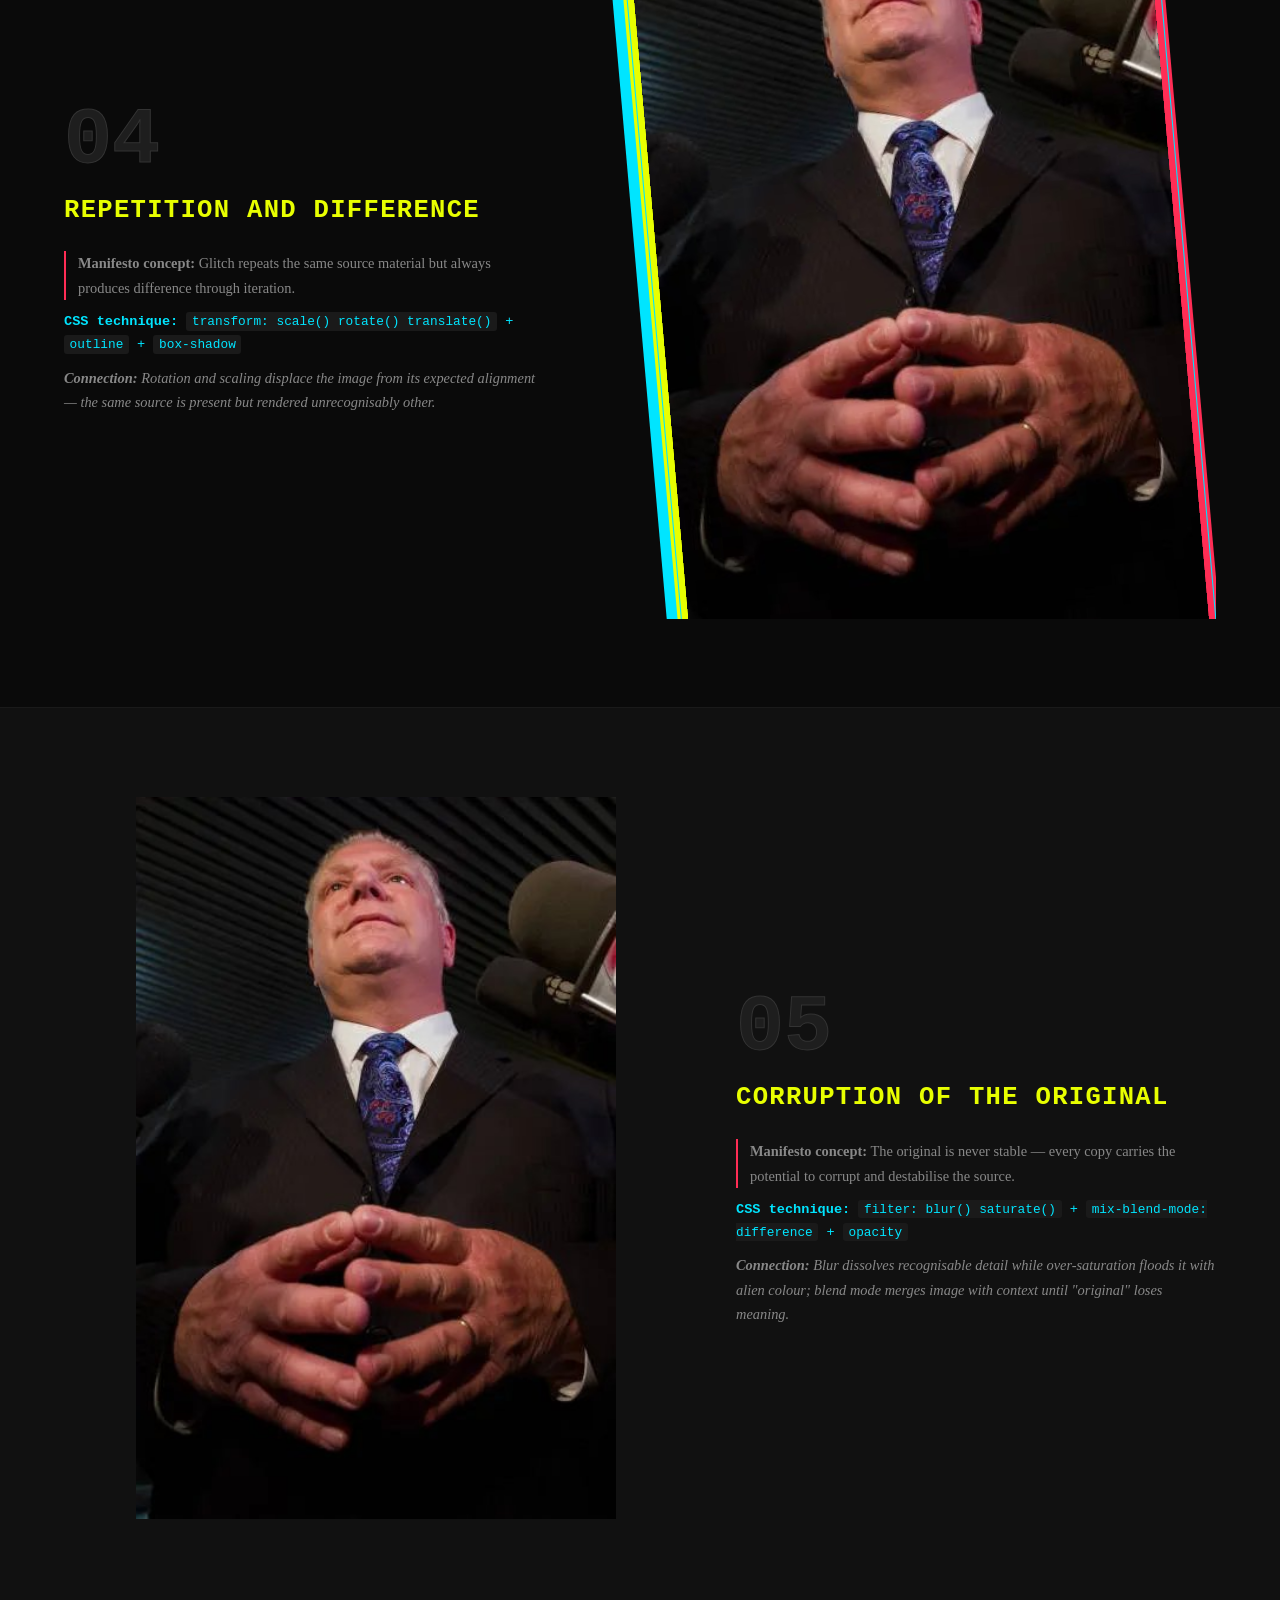
==== commit f4aa6151: "Added transformation 5 to index.html" ====
--- a/index.html
+++ b/index.html
@@ -84,6 +84,28 @@
         <img class="glitch-img repetition-difference" src="Images/image.jpg" alt="Source image — repetition and difference transformation" />
       </div>
     </section>
+<!--
+         TRANSFORMATION 5: Corruption of the Original
+         Glitch Studies Concept: The original is never stable —
+         every copy carries the potential to corrupt and
+         destabilise the source.
+         CSS Technique: filter: blur() saturate() + mix-blend-mode
+         Connection: Heavy blur and saturate dissolve identity;
+         mix-blend-mode merges the image with its own background,
+         destabilising what counts as "the original."
+  -->
+         <section class="transformation" id="transformation-5">
+      <div class="label-block">
+        <span class="transform-number">05</span>
+        <h2 class="transform-title">Corruption of the Original</h2>
+        <p class="manifesto-concept"><strong>Manifesto concept:</strong> The original is never stable — every copy carries the potential to corrupt and destabilise the source.</p>
+        <p class="css-technique"><strong>CSS technique:</strong> <code>filter: blur() saturate()</code> + <code>mix-blend-mode: difference</code> + <code>opacity</code></p>
+        <p class="connection"><strong>Connection:</strong> Blur dissolves recognisable detail while over-saturation floods it with alien colour; blend mode merges image with context until "original" loses meaning.</p>
+      </div>
+      <div class="image-wrapper">
+        <img class="glitch-img corruption-original" src="Images/image.jpg" alt="Source image — corruption of the original transformation" />
+      </div>
+    </section>
 
   </body>
 
--- a/style.css
+++ b/style.css
@@ -190,12 +190,12 @@
   Concept:Embracing the malfunction as a style
 */
 .failure-aesthetic {
-    clip-path: polygon(0 8%, 92%% 0, 100% 88%, 6% 100%);
+    clip-path: polygon(0 8%, 92% 0, 100% 88%, 6% 100%);
     transform: skewX(-6deg) skewY(3deg);
     border: 2px solid var(--accent2);
     outline: 2px dashed #ff2d5566;
     box-shadow: 8px 8px 0 var(--accent2);
-    outline offset 10 px;
+    outline-offset: 10px;
 }
 
 /* Transformation 3: The accident reveals the system
@@ -215,4 +215,5 @@
     10px 10px 0 var(--accent2),
     -20px 20px 0 var(--accent3);
   outline: 1px solid var(--accent3);
-  outline-offset: 6px;+  outline-offset: 6px;
+}
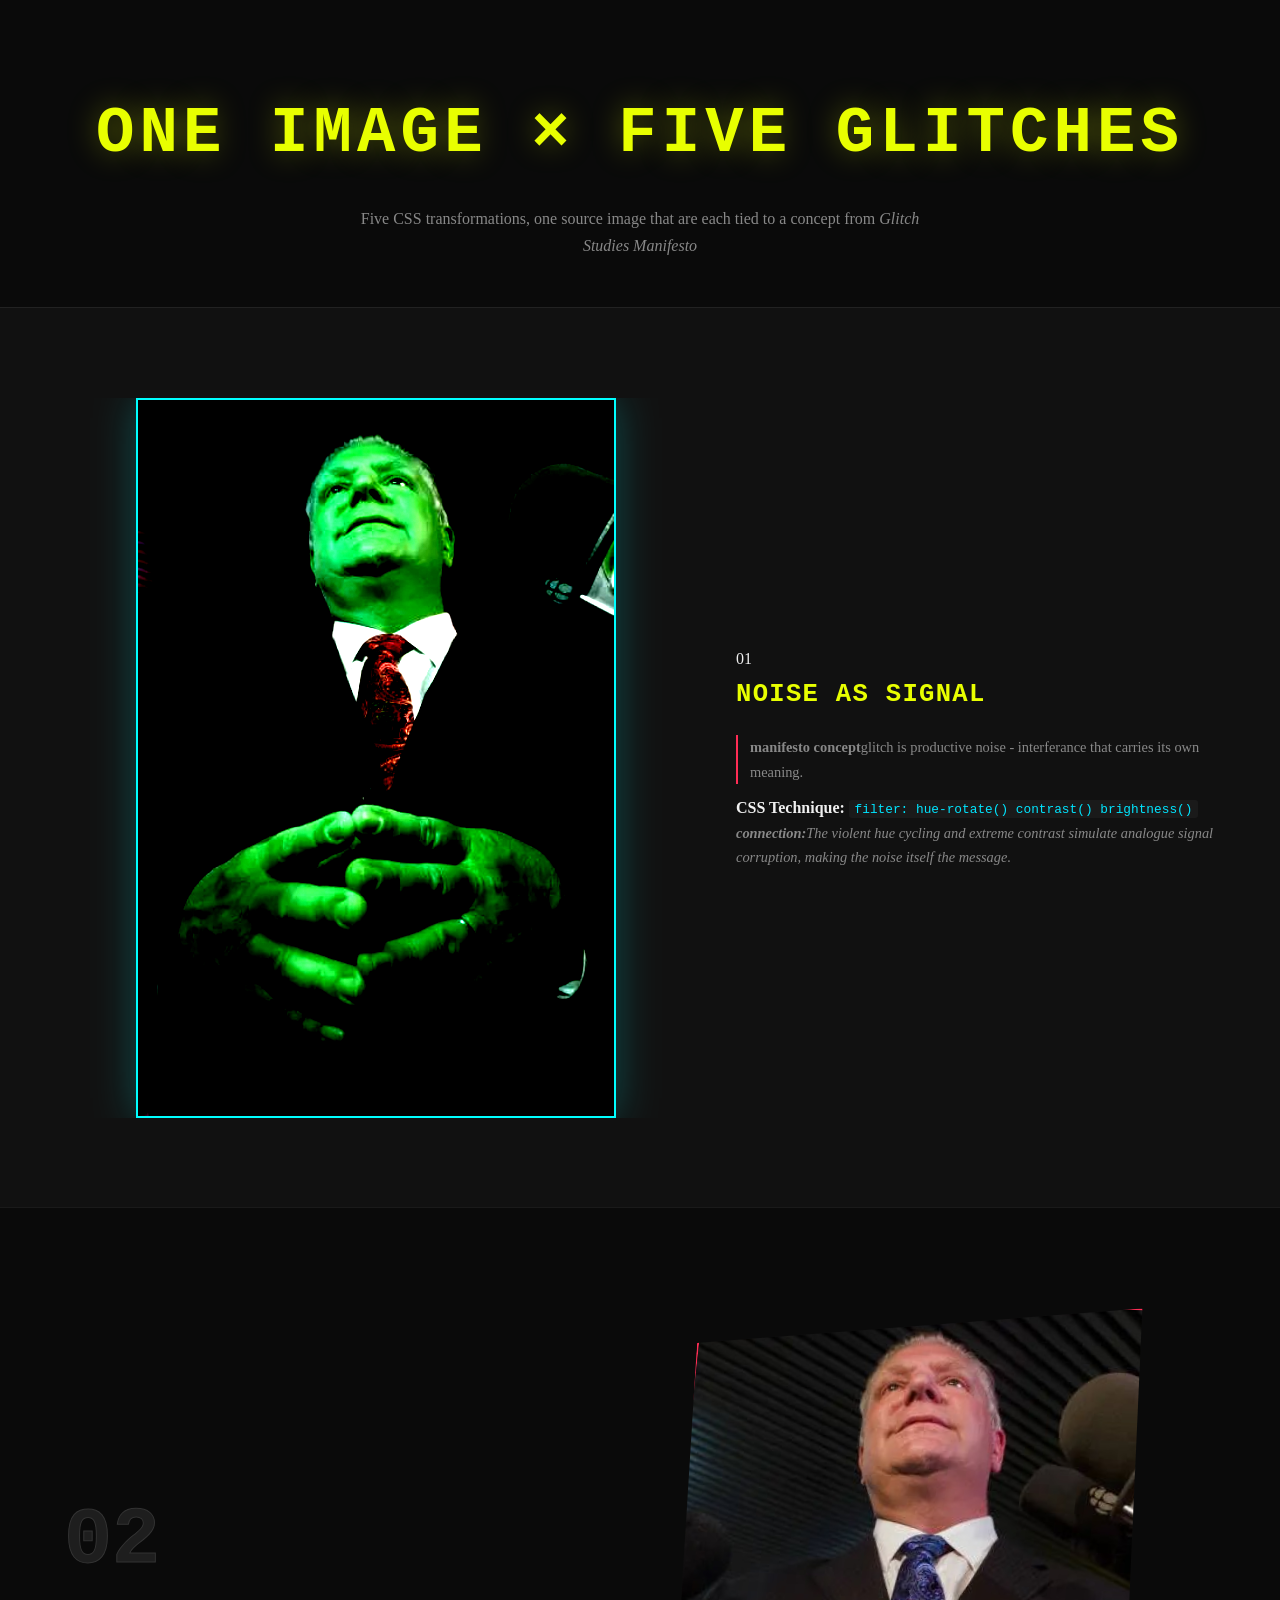
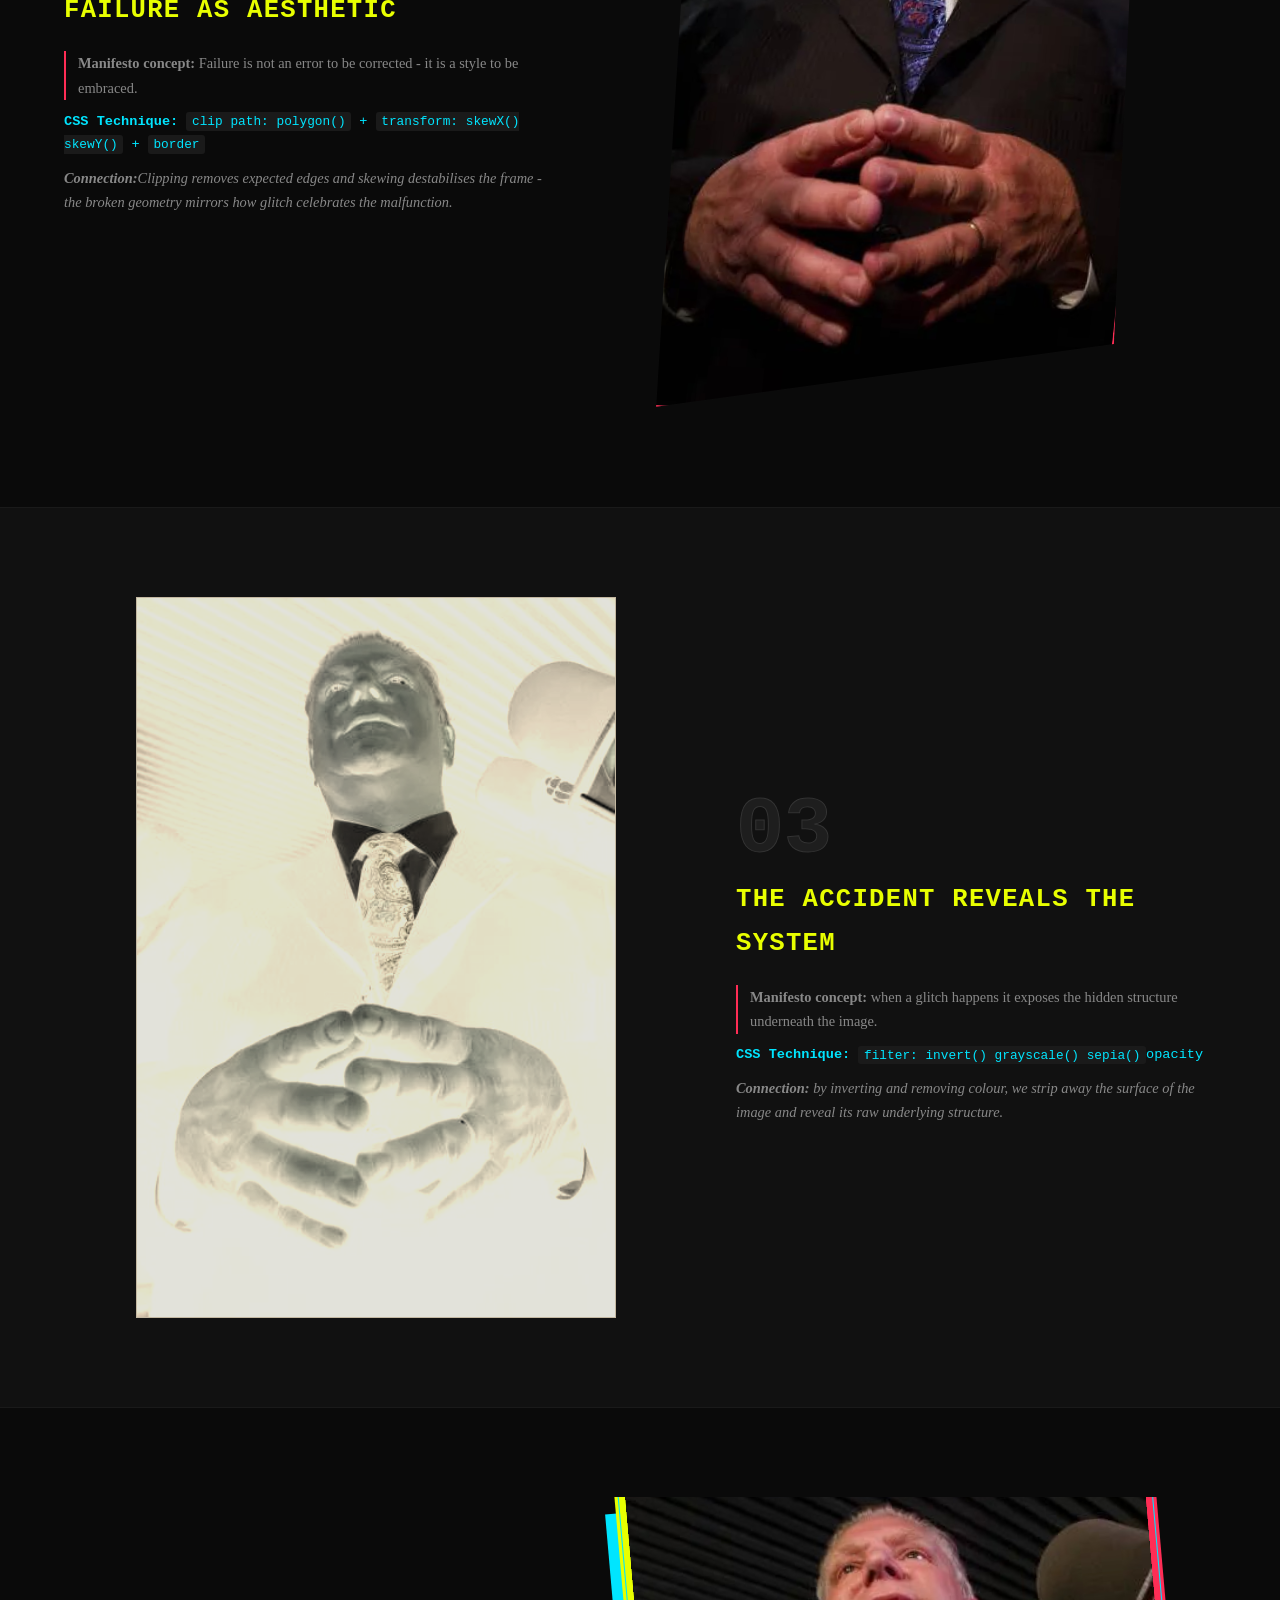
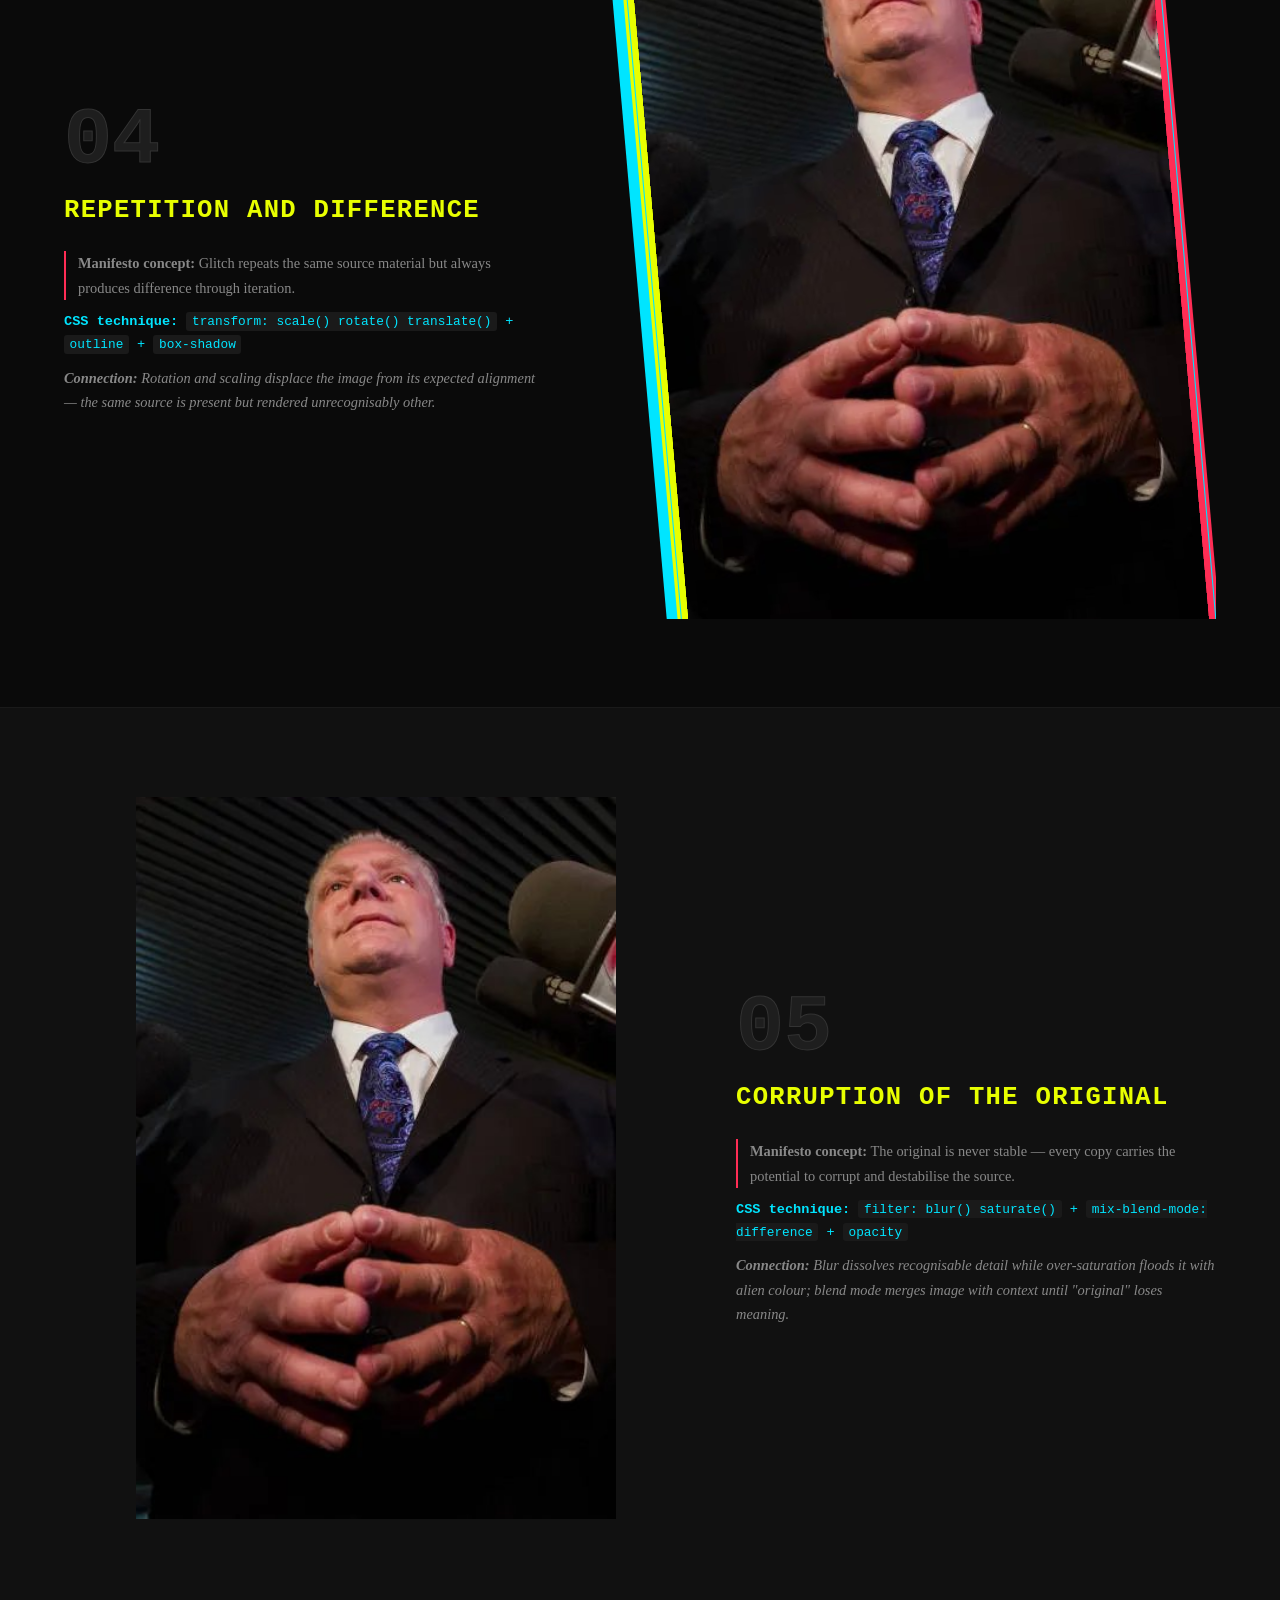
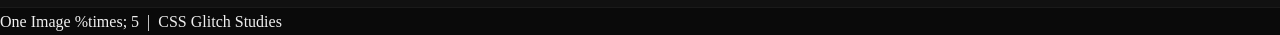
==== commit 4f62b01e: "added HTML footer" ====
--- a/index.html
+++ b/index.html
@@ -107,6 +107,10 @@
       </div>
     </section>
 
+  <footer id="page-footer">
+        <p>One Image %times; 5 &nbsp;|&nbsp; CSS Glitch Studies</p>
+      </footer>
+
   </body>
 
 </html>
--- a/style.css
+++ b/style.css
@@ -208,6 +208,10 @@
     border: 1px solid #444;
 }
 
+/* Transformation 4: Repetition and Difference
+   CSS properties: scale, rotate, translateX, box-shadow, outline
+   Concept: Same source, diverged result through iteration
+*/
 .repetition-difference {
   transform: scale(1.08) rotate(-5deg) translateX(12px);
   box-shadow:
@@ -216,4 +220,17 @@
     -20px 20px 0 var(--accent3);
   outline: 1px solid var(--accent3);
   outline-offset: 6px;
+}
+
+/* 
+Transormation 5: Corruption of the orginal
+CSS properties: blur, saturate, mix-blend-mode, opacity
+Concept: Identity dissolved - the original destabilized
+*/ 
+.corrupted-original {
+    filter: blur(2.5px) saturate(6);
+    mix-blend-mode: difference;
+    opacity: 0.9;
+    border: 2px solid var(--accent3);
+    box-shadow: 0 0 60px rgba(0, 229, 255, 0.35);
 }
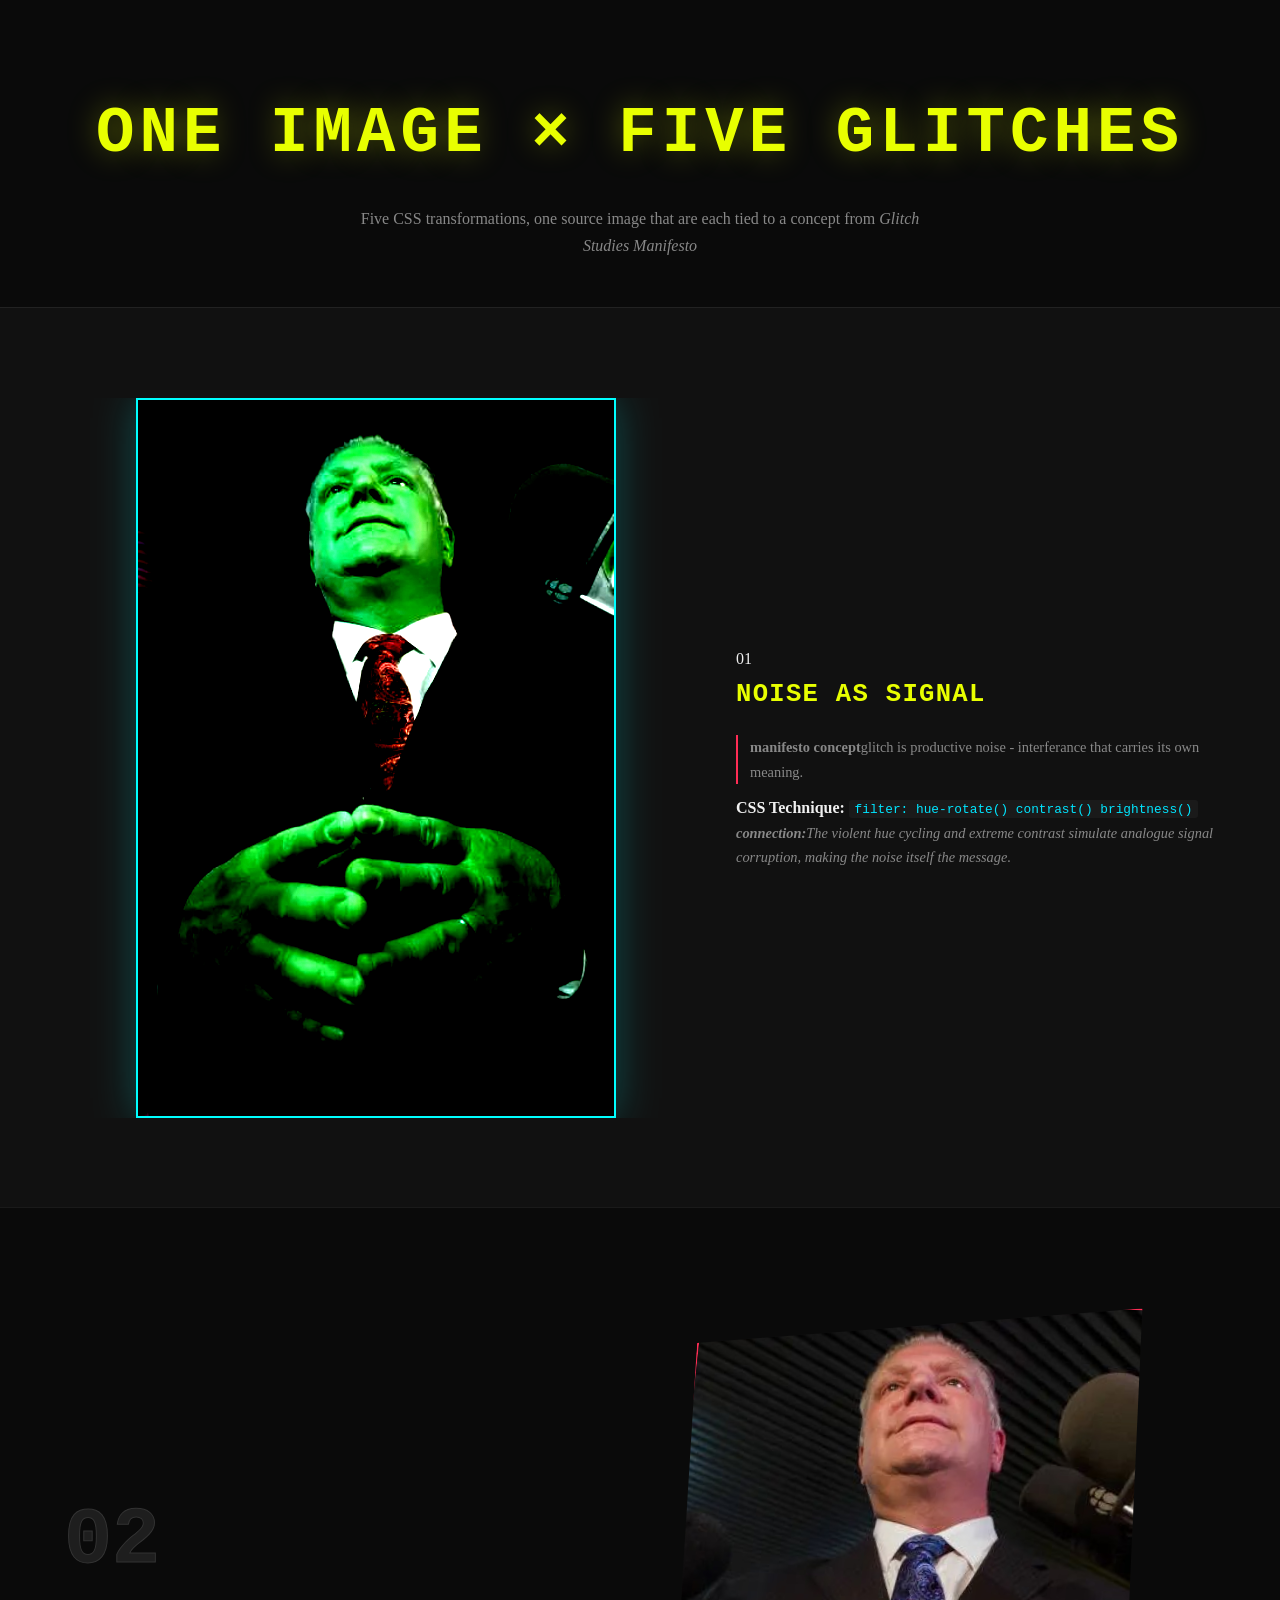
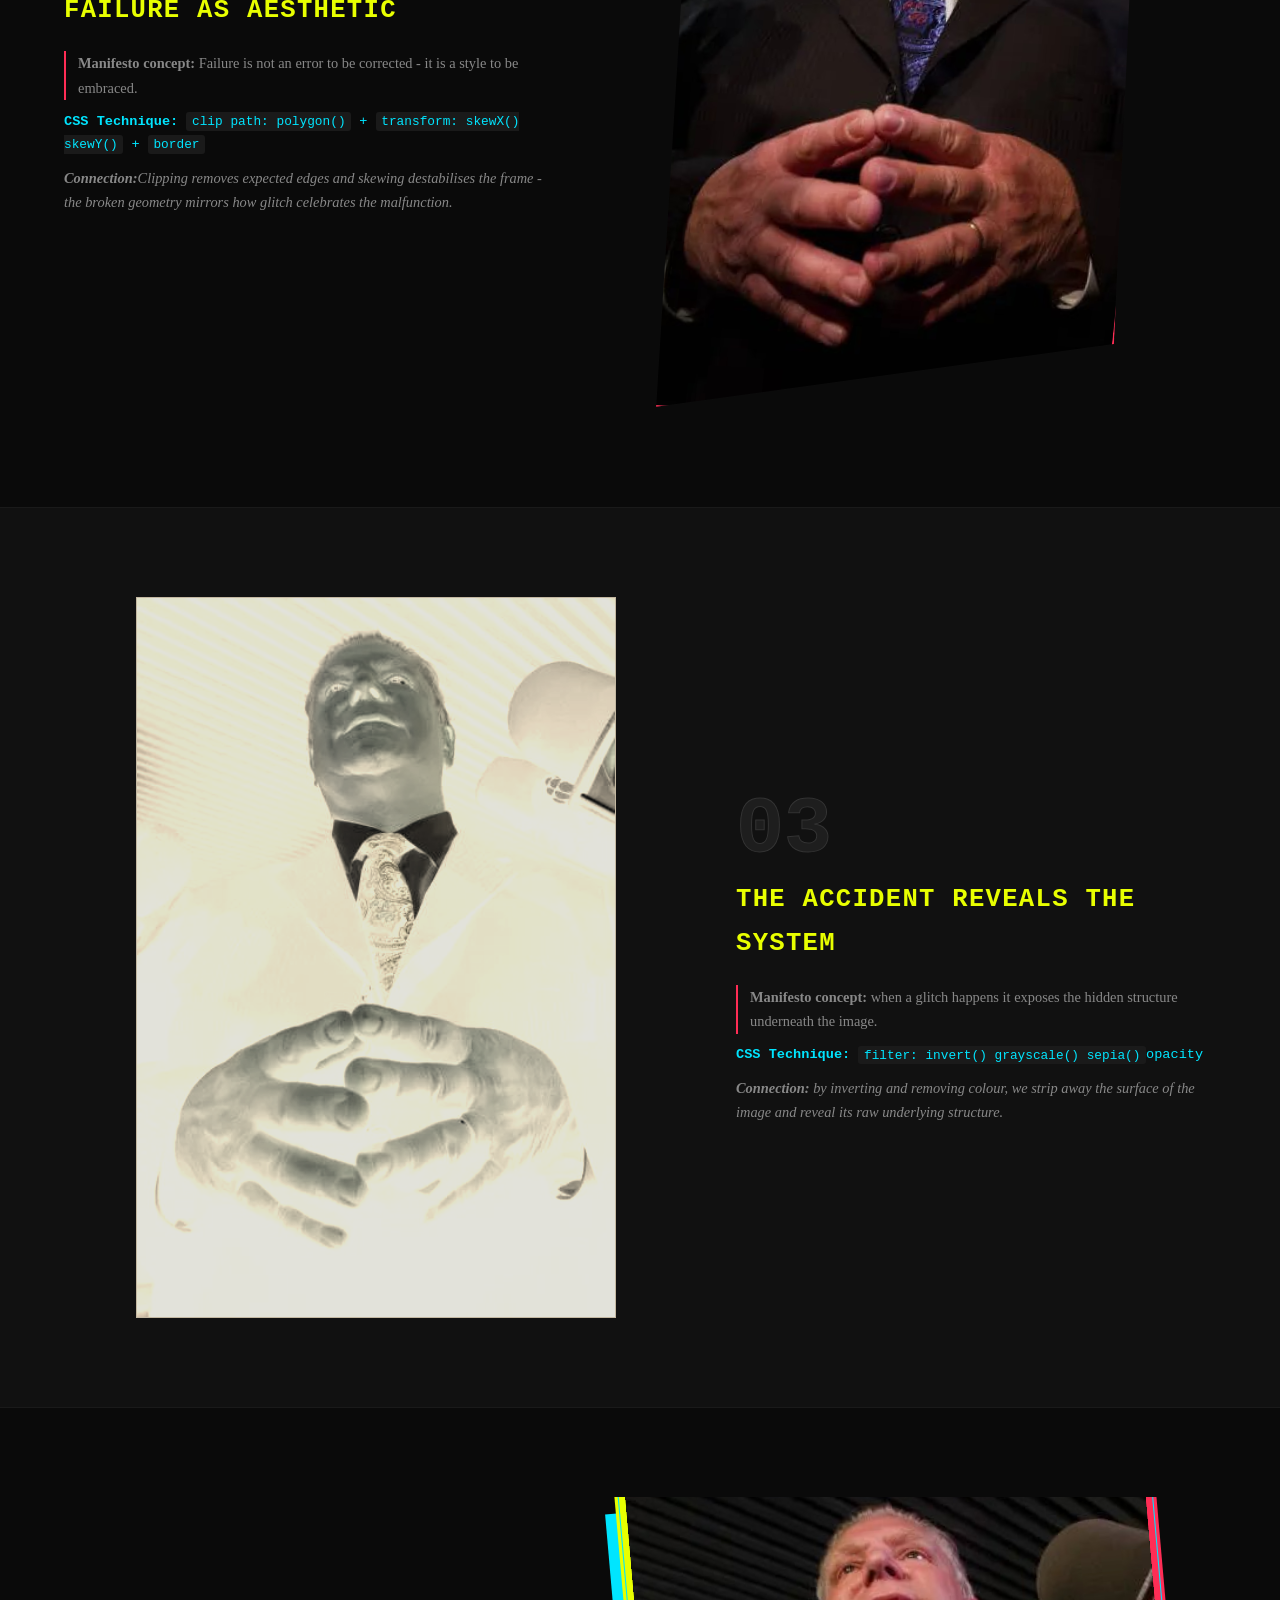
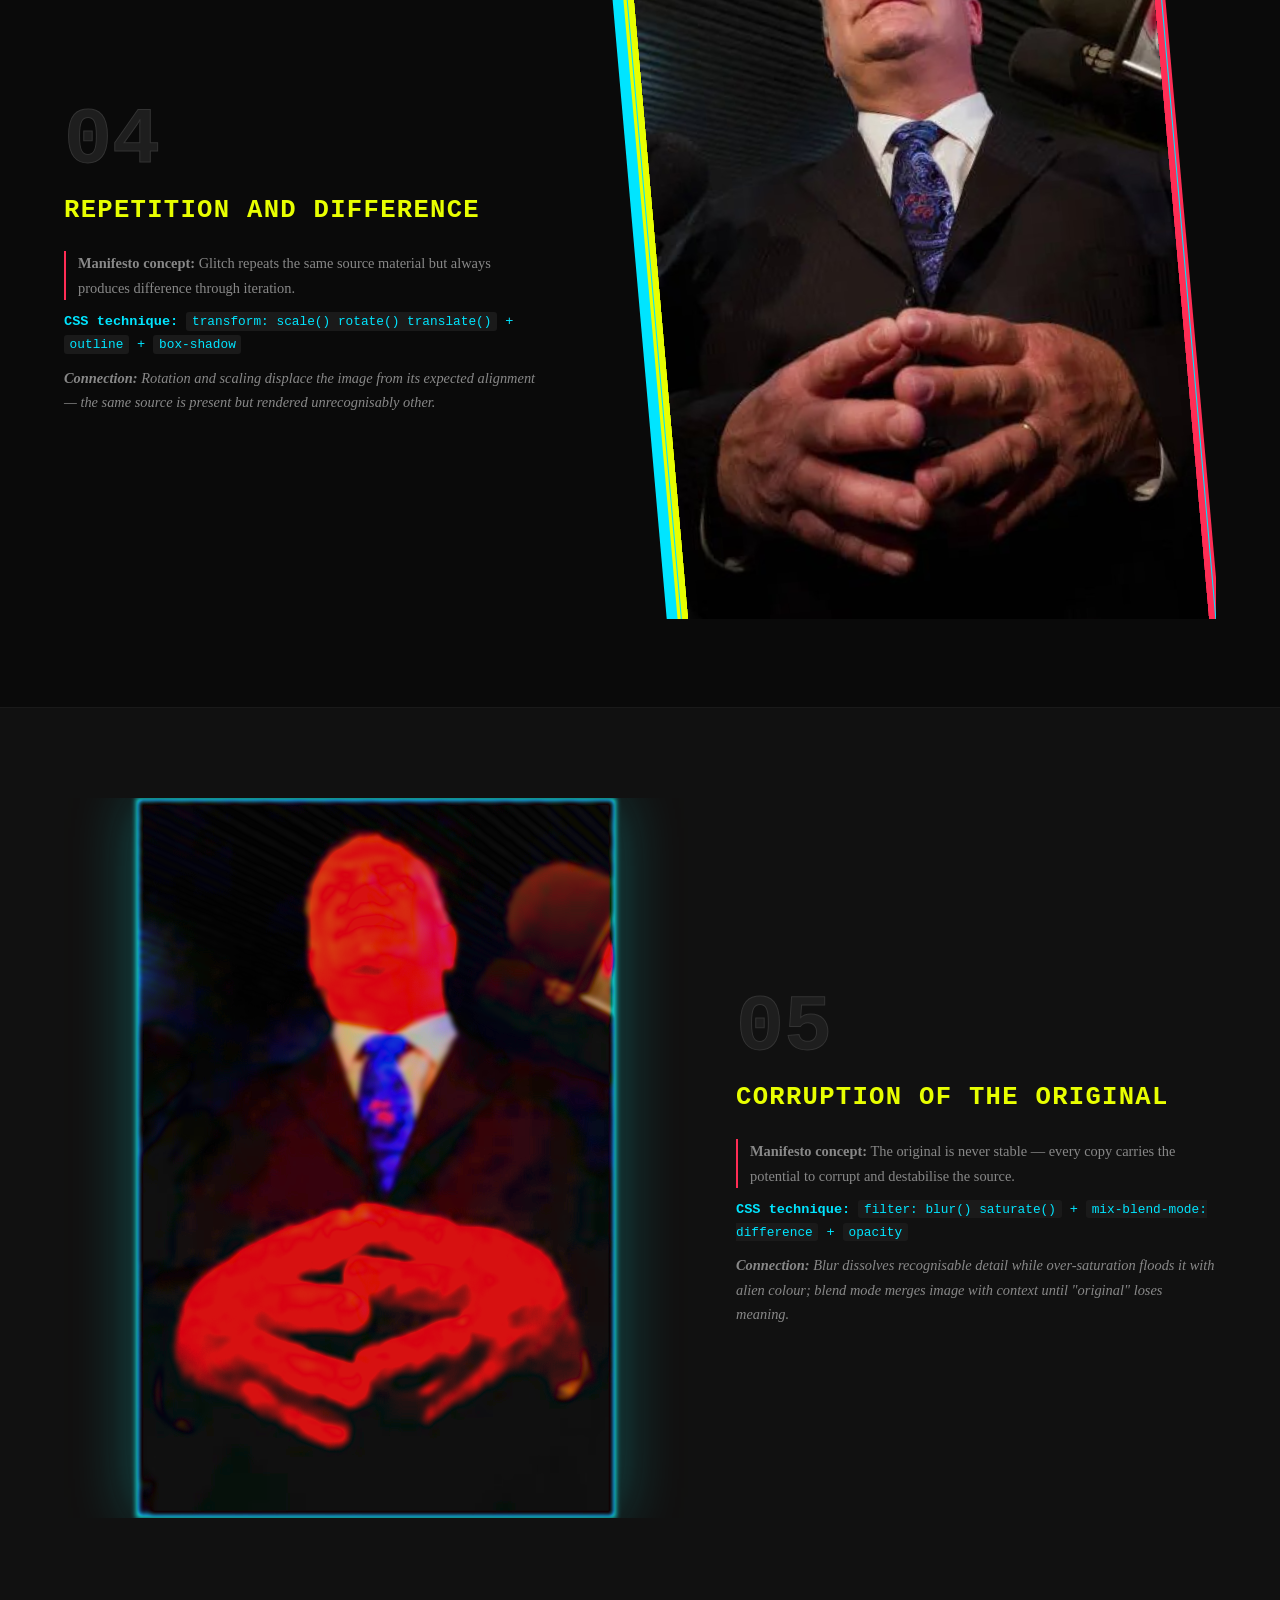
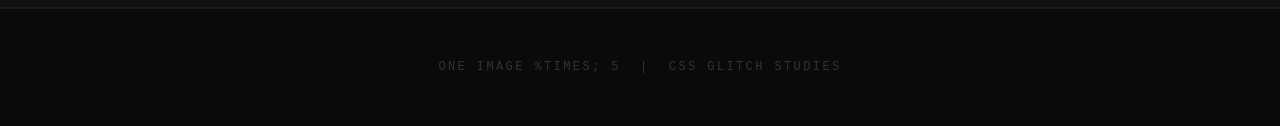
==== commit 6887b026: "added page footer to CSS" ====
--- a/index.html
+++ b/index.html
@@ -103,7 +103,7 @@
         <p class="connection"><strong>Connection:</strong> Blur dissolves recognisable detail while over-saturation floods it with alien colour; blend mode merges image with context until "original" loses meaning.</p>
       </div>
       <div class="image-wrapper">
-        <img class="glitch-img corruption-original" src="Images/image.jpg" alt="Source image — corruption of the original transformation" />
+        <img class="glitch-img corrupted-original" src="Images/image.jpg" alt="Source image — corruption of the original transformation" />
       </div>
     </section>
 
--- a/style.css
+++ b/style.css
@@ -233,4 +233,19 @@
     opacity: 0.9;
     border: 2px solid var(--accent3);
     box-shadow: 0 0 60px rgba(0, 229, 255, 0.35);
+}
+
+/*
+ID: Page Footer
+*/
+
+#page-footer {
+    text-align: center;
+    padding: 3rem 2rem;
+    font-family: var(--font-display);
+    font-size: 0.75rem;
+    color: #333;
+letter-spacing: 0.2em;
+text-transform: uppercase;
+border-top: 1px solid #1a1a1a;
 }
